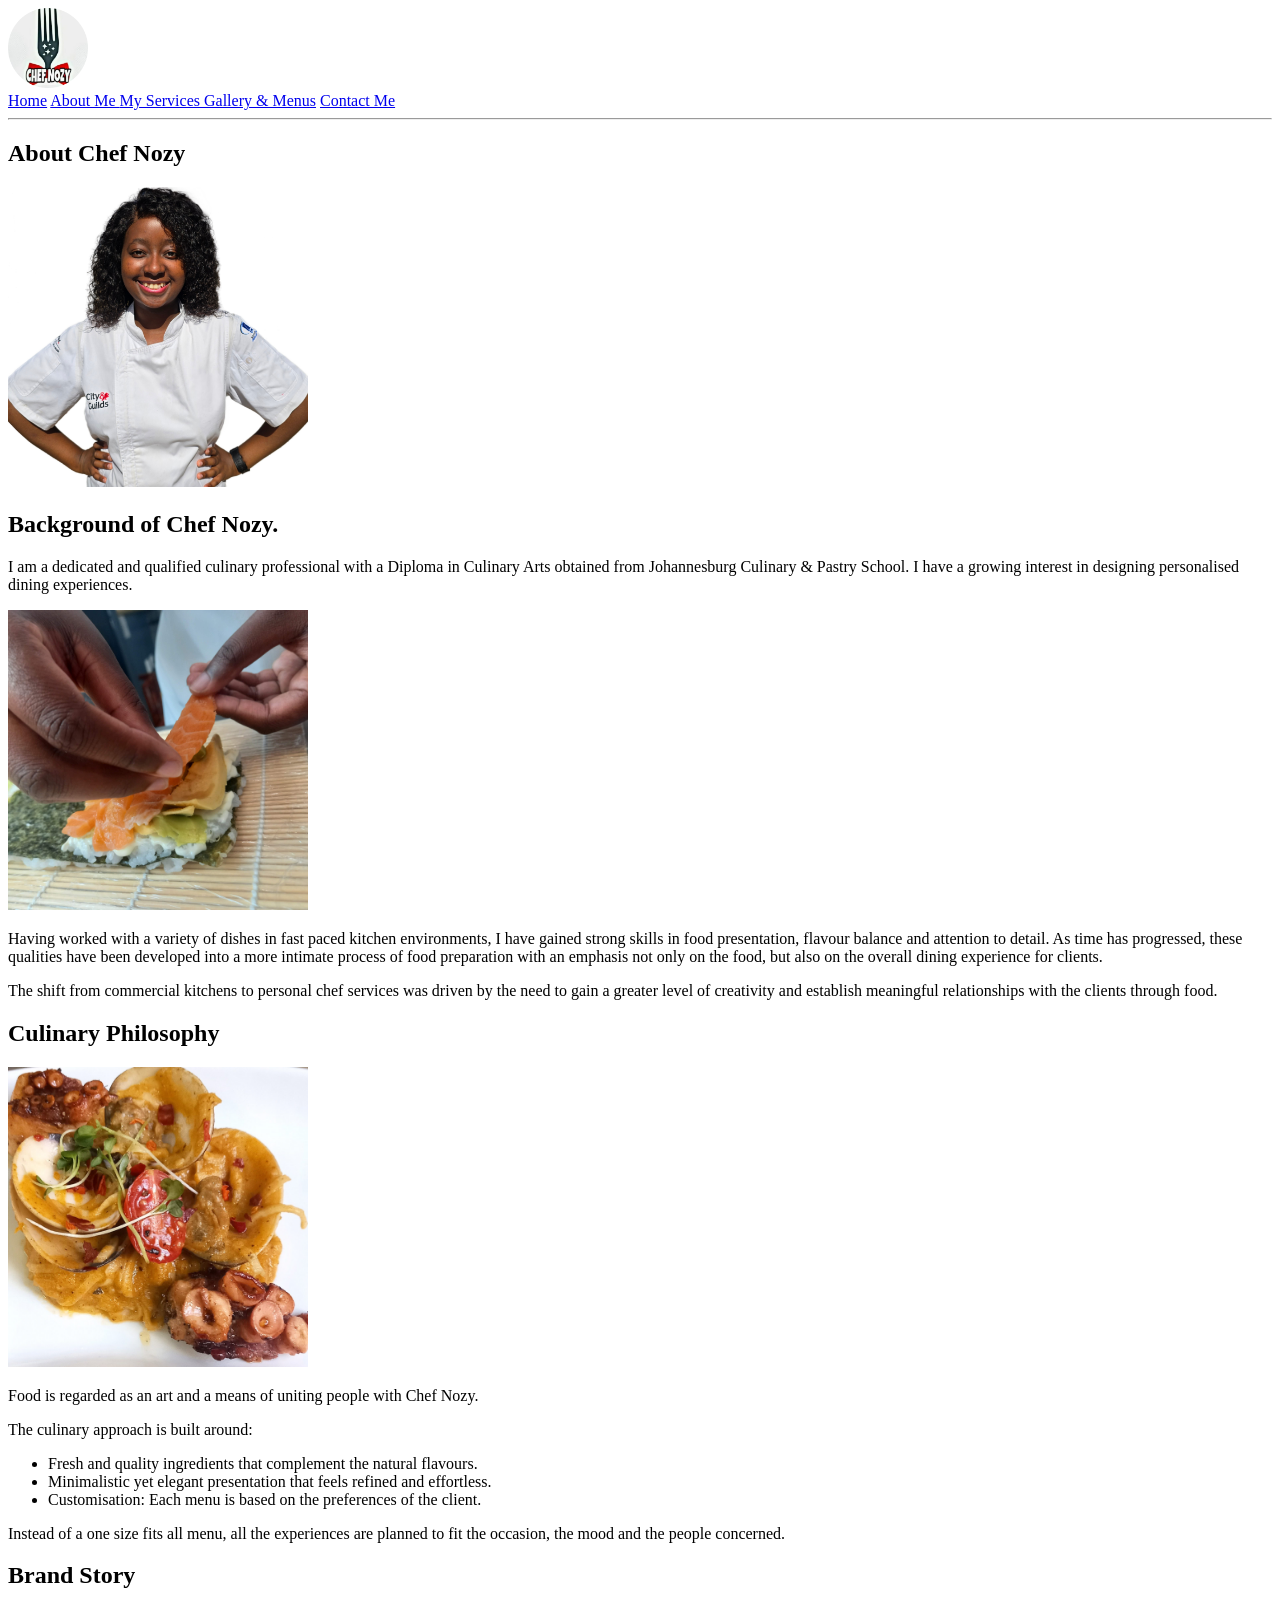
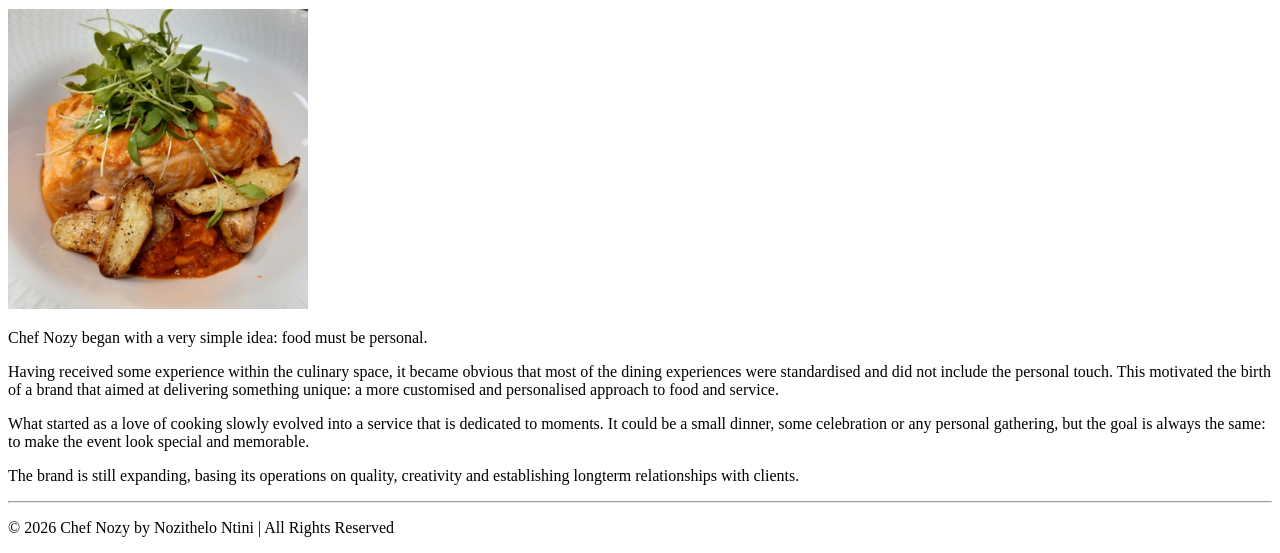
==== html/aboutus.html @ 0896e1ea "Added classes and container divs for external CSS styling" ====
<!DOCTYPE html>
<html lang="en">
<head>
    <meta charset="UTF-8">
    <meta name="viewport" content="width=device-width, initial-scale=1.0">
    <title>About Me</title>
    
    <link rel="stylesheet" href="styles.css"> <!-- External stylesheet is used to maintain consistent styling across all website pages -->
</head>
<body>
    <header>
        <nav class="main-nav"> 
            <img src="../assets/chefnozylogo.png" alt="Chef Nozy logo" width="80px" class="nav-logo">
            <div class="nav-links"> <!-- Navigation links are grouped inside a div to simplify CSS alignment and responsive styling --> 
                <a href="homepage.html">Home</a>
                <a href="aboutus.html">About Me </a>
                <a href="ourservices.html">My Services </a>
                <a href="gallerymenu.html">Gallery & Menus</a>
                <a href="contactus.html">Contact Me</a>
            </div>
            <hr class="nav-divider">
        </nav>
    </header>

    <main>
        <section id="about-intro" class="section">
            <h1>About Chef Nozy</h1>
            <img src="../assets/potrait.jpg" alt="Chef Nozy Portrait" width="300px" class="section-image">
            <!-- Image of a friendly and smiling chef adds a personal touch and builds trust with potential clients.
            Showing a real person behind the brand makes the service feel more authentic and approachable -->
        </section>

        <section id="background" class="section">
            <h2>Background of Chef Nozy.</h2>
            <p>
                I am a dedicated and qualified culinary professional with a Diploma in Culinary Arts obtained from Johannesburg Culinary & Pastry School. 
                I have a growing interest in designing personalised dining experiences.
            </p>
            <img src="../assets/assemblingsushi.jpg" alt="making sushi" width="300px" class="section-image">

            <p>
                Having worked with a variety of dishes in fast paced kitchen environments, I have gained strong skills in food presentation, flavour balance and attention to detail.
                As time has progressed, these qualities have been developed into a more intimate process of food preparation with an emphasis not only on the food, but also on the overall dining experience for clients.
            </p>
            <p>
                The shift from commercial kitchens to personal chef services was driven by the need to gain a greater level of creativity and establish meaningful 
                relationships with the clients through food.
            </p>
        </section>

        <section id="philosophy" class="section">
            <h2>Culinary Philosophy</h2>
            <img src="../assets/octopus.jpg" alt="signature plated dish- octopus and mussels" width="300px" class="section-image">
            <p>
               
                
                Food is regarded as an art and a means of uniting people with Chef Nozy.
            </p>

            <p>The culinary approach is built around:</p>
            <ul>
                <li>Fresh and quality ingredients that complement the natural flavours.</li>
                <li>Minimalistic yet elegant presentation that feels refined and effortless.</li>
                <li>Customisation: Each menu is based on the preferences of the client.</li>
            </ul>

            <p>
                Instead of a one size fits all menu, all the experiences are planned to fit the occasion, the mood and the people concerned.
            </p>
        </section>

        <section id="brand-story" class="section">
            <h2>Brand Story</h2> <!-- The brand story section helps establish an emotional connection with users by explaining the 
            inspiration behind Chef Nozy.  This improves the authenticity of the brand and makes the website feel more personal 
            rather than purely commercial -->
            <img src="../assets/salmonandpotatoes.jpg" alt="salmon and potatoes" width="300px" class="section-image">
            <p>
                Chef Nozy began with a very simple idea: food must be personal.
            </p>
            <p>
                Having received some experience within the culinary space, it became obvious that most of the dining experiences were standardised 
                and did not
                 include the personal touch. This motivated the birth of a brand that aimed at delivering something unique: a more customised and 
                 personalised approach to food and service.
            </p>
            <p>
                What started as a love of cooking slowly evolved into a service that is dedicated to moments. It could be a small dinner, some celebration or 
                any personal gathering, but the goal is always the same: to make the event look special and memorable.
            </p>
            <p>
                The brand is still expanding, basing its operations on quality, creativity and establishing longterm relationships with clients.
            </p>
        </section>
    </main>

    <footer class="site-footer">  
        <hr class="footer-divider">
        <p class="footer-text"> 
            © 2026 Chef Nozy by Nozithelo Ntini | All Rights Reserved
        </p> 
    </footer>
</body>
</html>
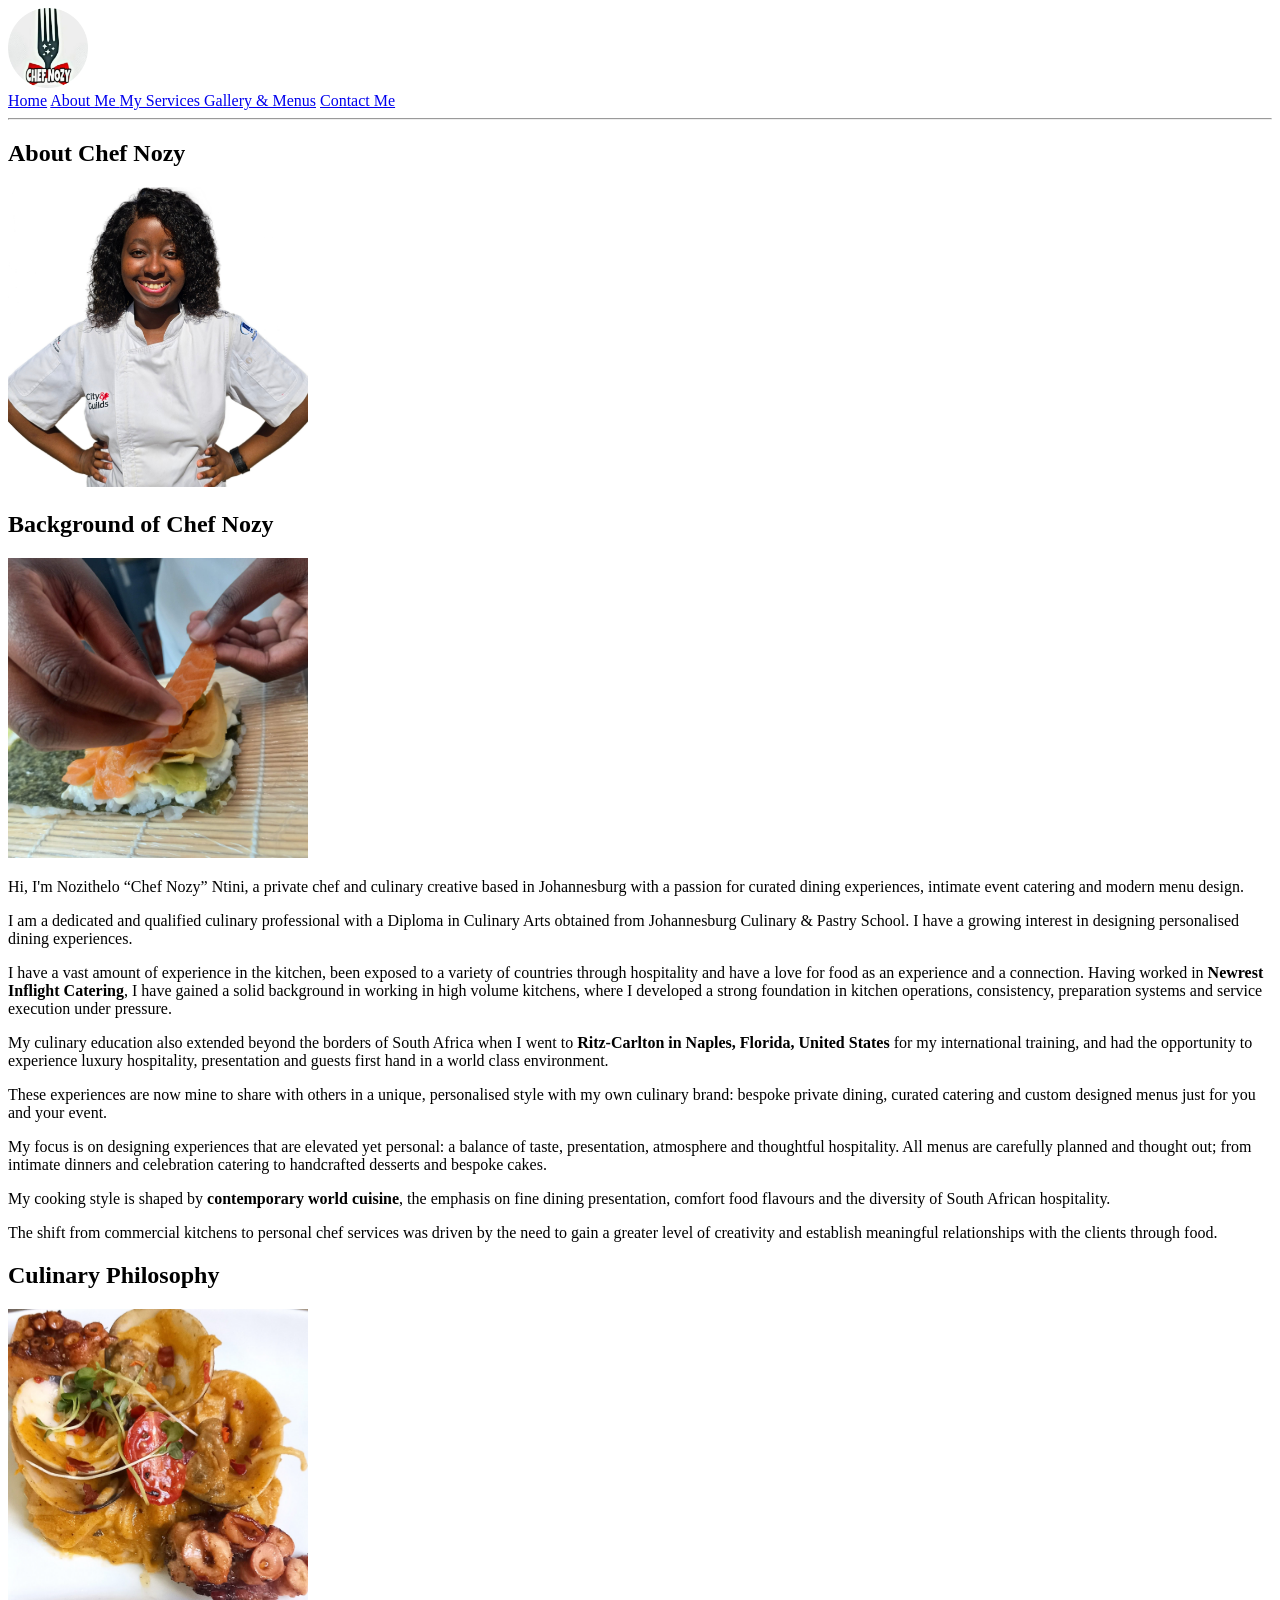
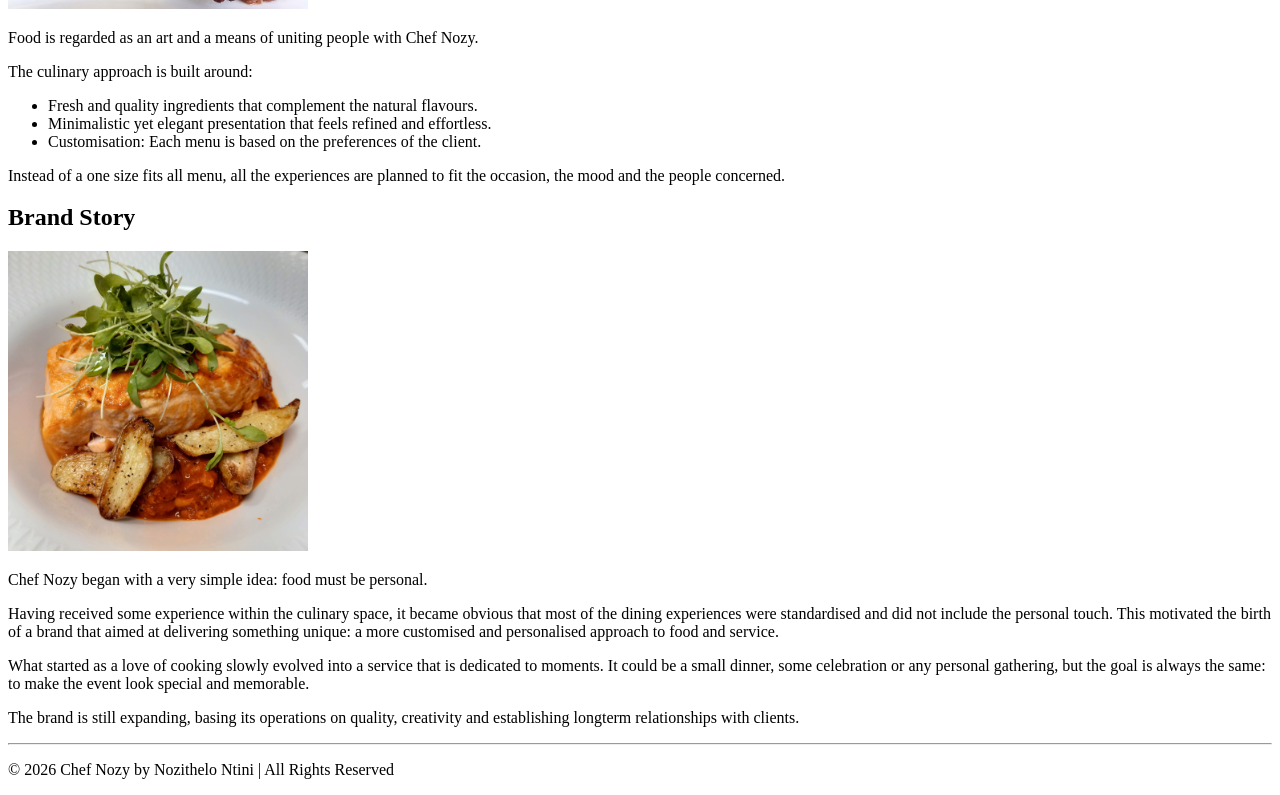
==== commit e27b4018: "Updated content to reflect a more professional tone and added lengthier text with enhanced UX presen" ====
--- a/html/aboutus.html
+++ b/html/aboutus.html
@@ -5,7 +5,7 @@
     <meta name="viewport" content="width=device-width, initial-scale=1.0">
     <title>About Me</title>
     
-    <link rel="stylesheet" href="styles.css"> <!-- External stylesheet is used to maintain consistent styling across all website pages -->
+    <link rel="stylesheet" href="../css/styles.css"> <!-- External stylesheet is used to maintain consistent styling across all website pages -->
 </head>
 <body>
     <header>
@@ -31,20 +31,45 @@
         </section>
 
         <section id="background" class="section">
-            <h2>Background of Chef Nozy.</h2>
+            <h2>Background of Chef Nozy</h2>
+            
+            <img src="../assets/assemblingsushi.jpg" alt="making sushi" width="300px" class="section-image">
+
+            <p>
+                Hi, I'm Nozithelo “Chef Nozy” Ntini, a private chef and culinary creative based in Johannesburg with a passion for 
+                curated dining experiences, intimate event catering and modern menu design.
+            </p>
             <p>
                 I am a dedicated and qualified culinary professional with a Diploma in Culinary Arts obtained from Johannesburg Culinary & Pastry School. 
                 I have a growing interest in designing personalised dining experiences.
             </p>
-            <img src="../assets/assemblingsushi.jpg" alt="making sushi" width="300px" class="section-image">
-
             <p>
-                Having worked with a variety of dishes in fast paced kitchen environments, I have gained strong skills in food presentation, flavour balance and attention to detail.
-                As time has progressed, these qualities have been developed into a more intimate process of food preparation with an emphasis not only on the food, but also on the overall dining experience for clients.
+                I have a vast amount of experience in the kitchen, been exposed to a variety of countries through hospitality 
+                and have a love for food as an experience and a connection. Having worked in <strong>Newrest Inflight Catering</strong>, 
+                I have gained a solid background in working in high volume kitchens, where I developed a strong foundation in kitchen operations, 
+                consistency, preparation systems and service execution under pressure.
             </p>
             <p>
+                My culinary education also extended beyond the borders of South Africa when I went to <strong>Ritz-Carlton in Naples, Florida, 
+                    United States</strong> for my international training, and had the opportunity to experience luxury hospitality, presentation 
+                    and guests first hand in a world class environment.
+            </p>
+            <p>
+                These experiences are now mine to share with others in a unique, personalised style with my own culinary brand: bespoke private dining, 
+                curated catering and custom designed menus just for you and your event.
+            </p>
+            <p>
+                My focus is on designing experiences that are elevated yet personal: a balance of taste, presentation, atmosphere and thoughtful hospitality. 
+                All menus are carefully planned and thought out; from intimate dinners and celebration catering to handcrafted desserts and bespoke cakes.
+            </p>
+            <p>
+                My cooking style is shaped by <strong>contemporary world cuisine</strong>, the emphasis on fine dining presentation, comfort food flavours 
+                and the diversity of South African hospitality.
+
+                 <p>
                 The shift from commercial kitchens to personal chef services was driven by the need to gain a greater level of creativity and establish meaningful 
                 relationships with the clients through food.
+            </p>
             </p>
         </section>
 
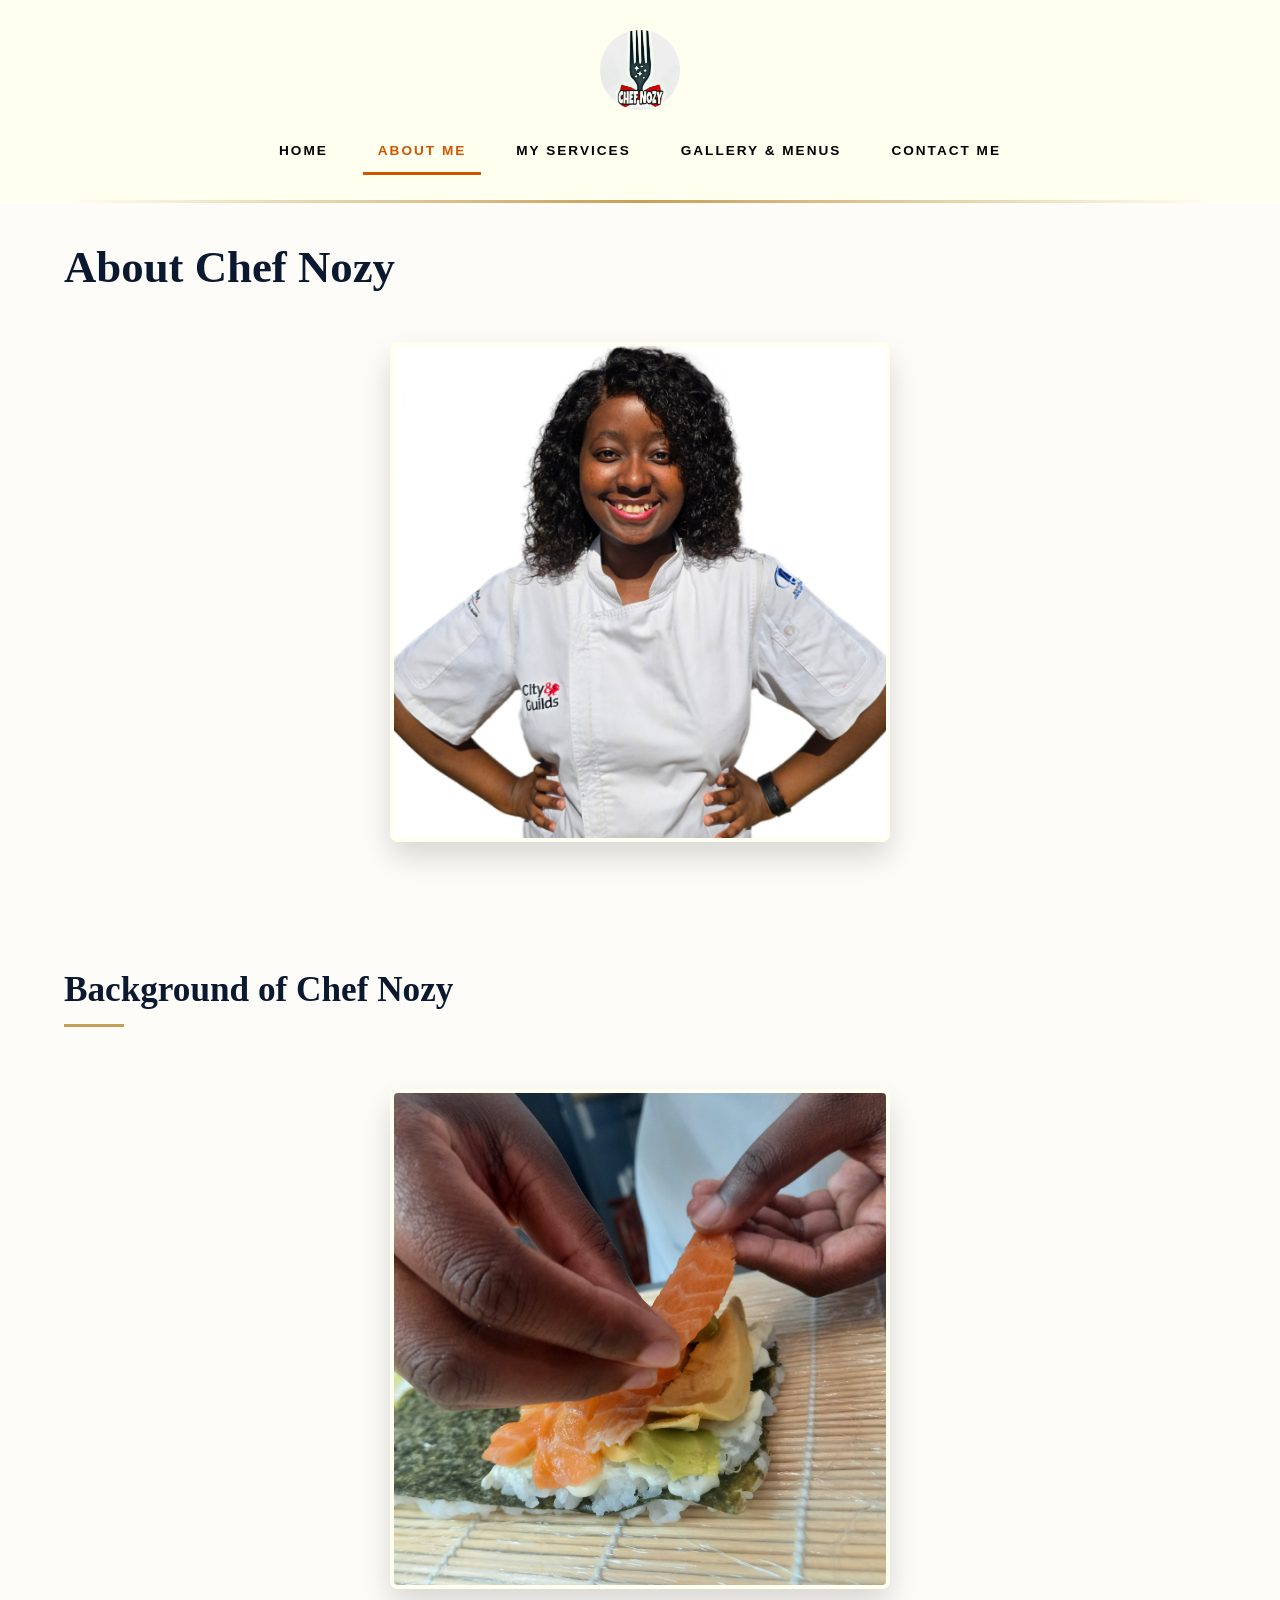
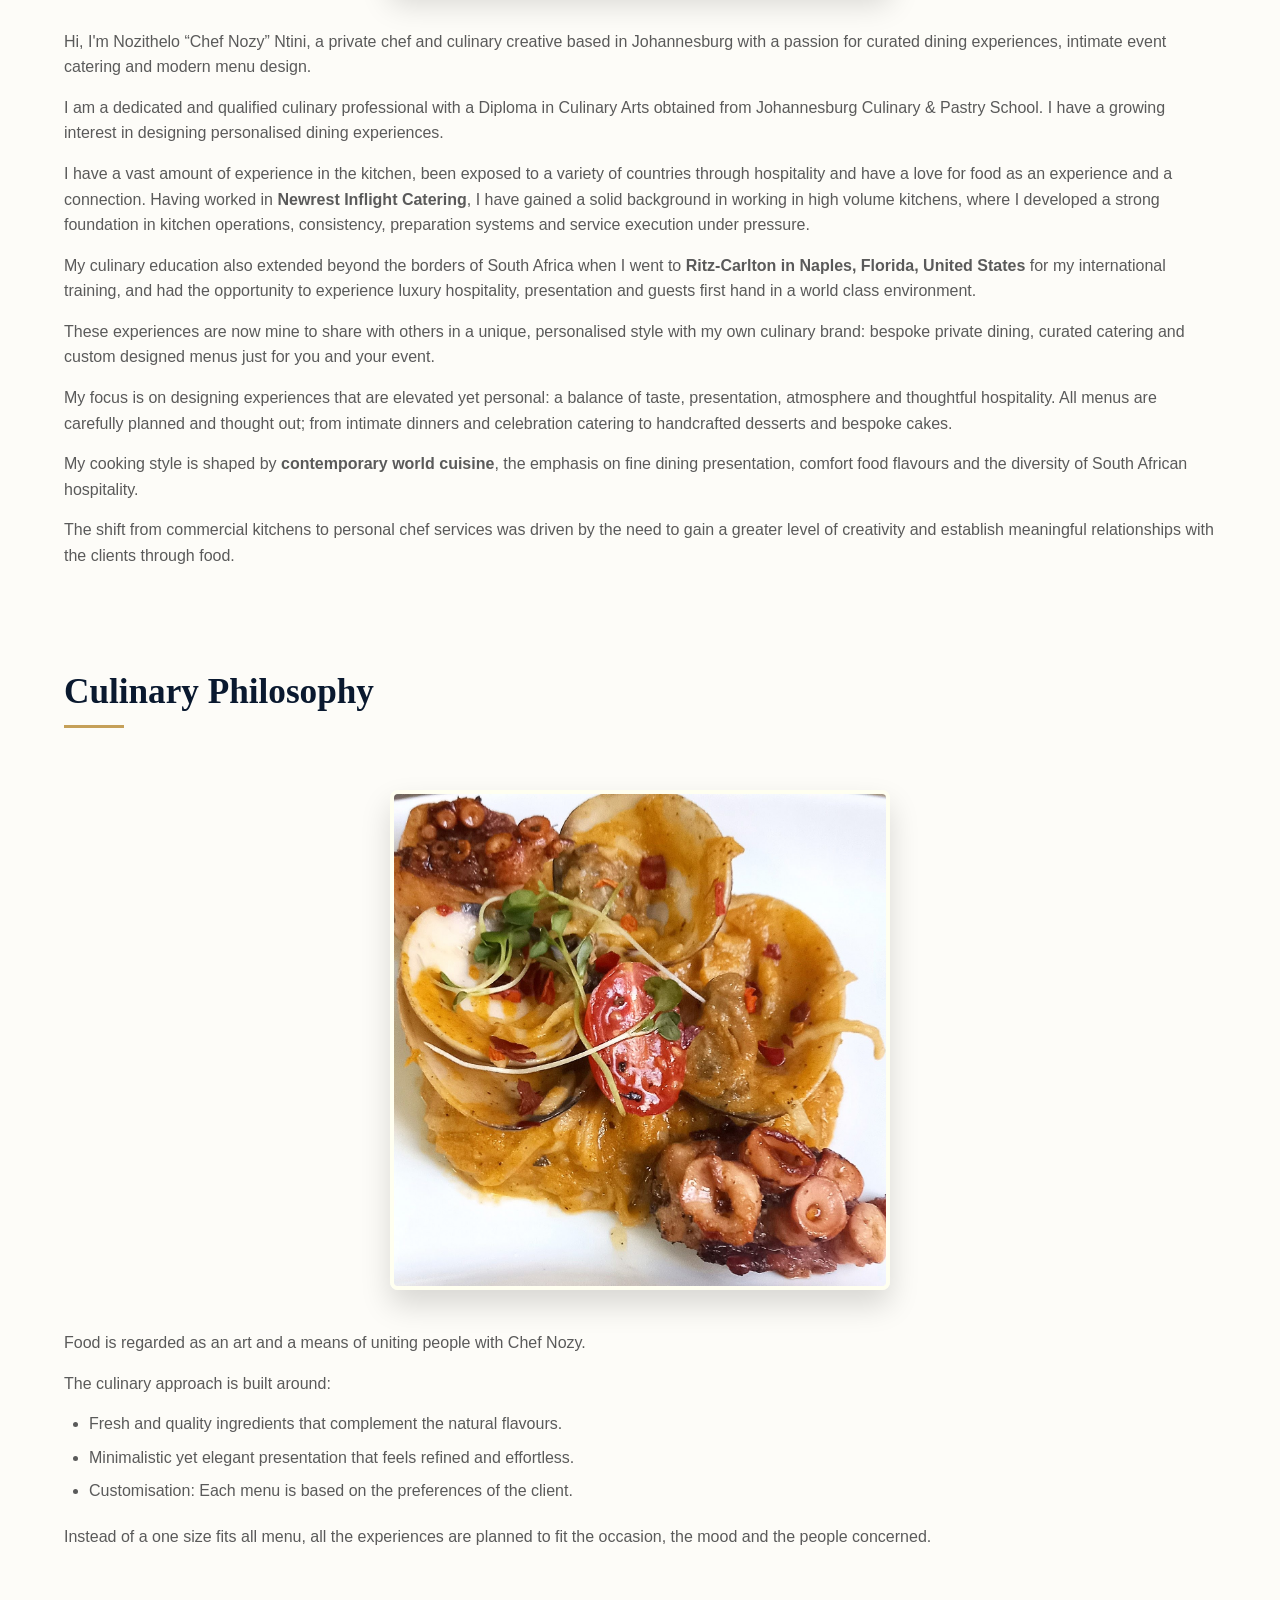
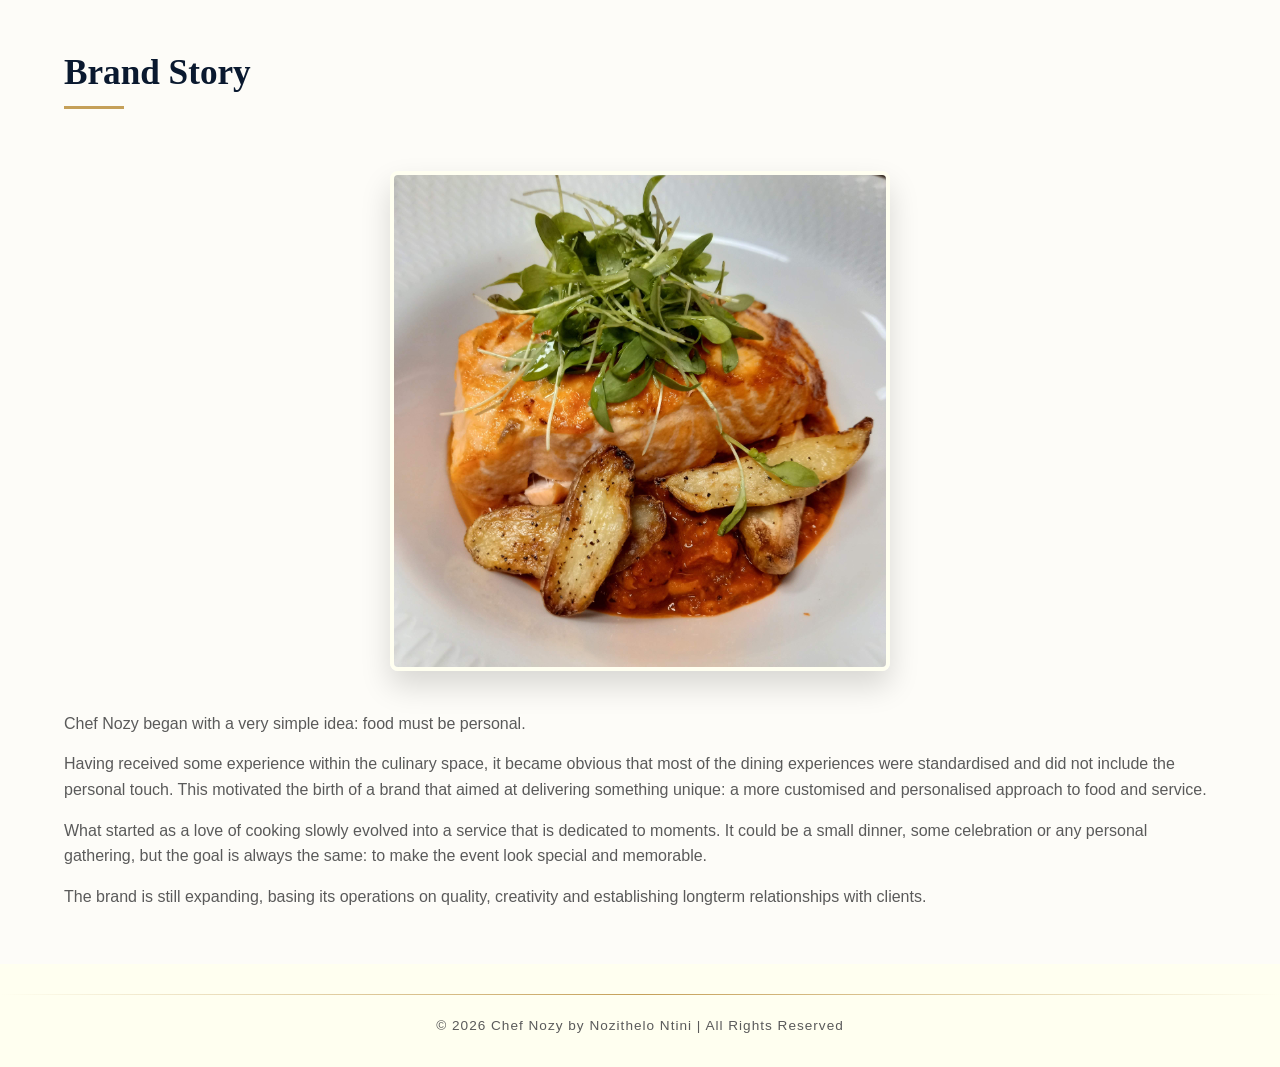
==== commit 471b0d43: "Improved navbar UX with hover effects and active page highlighting" ====
--- a/html/aboutus.html
+++ b/html/aboutus.html
@@ -13,7 +13,7 @@
             <img src="../assets/chefnozylogo.png" alt="Chef Nozy logo" width="80px" class="nav-logo">
             <div class="nav-links"> <!-- Navigation links are grouped inside a div to simplify CSS alignment and responsive styling --> 
                 <a href="homepage.html">Home</a>
-                <a href="aboutus.html">About Me </a>
+                <a href="aboutus.html"  class="active">About Me </a>
                 <a href="ourservices.html">My Services </a>
                 <a href="gallerymenu.html">Gallery & Menus</a>
                 <a href="contactus.html">Contact Me</a>
--- a/css/styles.css
+++ b/css/styles.css
@@ -0,0 +1,488 @@
+:root {
+  /* Backgrounds & Neutrals */
+  --color-bg-primary: #FDFCF8;      /* Soft beige/cream background */
+  --color-bg-secondary: #F5F0E6;    /* Slightly darker warm neutral */
+  --color-ivory: #FFFFF0;           /* Ivory white */
+
+  /* Text */
+  --color-text-primary: #1A1A1A;    /* Black text */
+  --color-text-secondary: #5A5A5A;  /* Grey text */
+
+  /* Brand Accents (Logo colors) */
+  --color-accent-gold: #C5A059;     /* Gold accent */
+  --color-accent-red: #C0392B;      /* Red accent (bow) */
+  --color-accent-blueblack: #0A192F;/* Blue-black accent (fork) */
+
+  /* Typography */
+  --font-heading: 'Playfair Display', serif;
+  --font-body: 'Open Sans', sans-serif;
+}
+
+/*Animations*/
+* {
+  margin: 0;
+  padding: 0;
+  box-sizing: border-box;
+}
+
+body {
+  font-family: var(--font-body);
+  background-color: var(--color-bg-primary);
+  color: var(--color-text-primary);
+  line-height: 1.6;
+  animation: fadeIn 0.8s ease-in; 
+}
+
+@keyframes fadeIn  /*Fade in animation for body*/{ 
+  from { opacity: 0; transform: translateY(10px); }
+  to { opacity: 1; transform: translateY(0); }
+}
+
+h1, h2, h3, h4 {
+  font-family: var(--font-heading);
+  color: var(--color-accent-blueblack);
+  margin-bottom: 15px;
+}
+
+h1 { font-size: 2.8rem; line-height: 1.1; }
+h2 { font-size: 2.2rem; margin-bottom: 20px; position: relative; display: inline-block;}
+
+/*Gold underline under Heading 2s */
+h2::after {
+  content: '';
+  position: absolute;
+  width: 60px;
+  height: 3px;
+  background-color: var(--color-accent-gold);
+  bottom: -8px;
+  left: 0;
+}
+
+h3 { font-size: 1.5rem; color: var(--color-accent-gold); margin-top: 10px; }
+h4 { font-size: 1.2rem; color: var(--color-accent-blueblack); margin-top: 15px; }
+
+p {
+  color: var(--color-text-secondary);
+  margin-bottom: 15px;
+}
+
+b {
+  color: var(--color-accent-blueblack);
+  font-weight: 600;
+}
+
+ul {
+  margin-left: 25px;
+  margin-bottom: 20px;
+  color: var(--color-text-secondary);
+}
+
+li { margin-bottom: 8px; }
+
+a {
+  color: var(--color-accent-gold);
+  text-decoration: none;
+  font-weight: 600;
+  transition: all 0.3s ease;
+}
+
+a:hover {
+  color: var(--color-accent-red);
+}
+
+img {
+  border-radius: 8px;
+}
+
+/*Navigation*/
+.main-nav {
+  text-align: center;
+  padding: 30px 5% 0 5%;
+  background-color: var(--color-ivory);
+
+}
+
+.nav-logo {
+  display: block;
+  margin: 0 auto 20px auto;
+  transition: transform 0.4s ease;
+}
+
+.nav-logo:hover {
+  transform: scale(1.05);
+}
+
+.nav-links {
+  display: flex;
+  justify-content: center;
+  flex-wrap: wrap;
+  gap: 20px;
+}
+
+.nav-links a {
+  color: var(--color-accent-blueblack);
+  font-weight: 600;
+  text-transform: uppercase;
+  font-size: 0.85rem;
+  letter-spacing: 2px;
+  padding-bottom: 5px;
+  border-bottom: 2px solid transparent;
+  text-decoration: none;
+    color: black;
+    padding: 10px 15px;
+    transition: 0.3s;
+}
+
+.nav-links a:hover {
+  color: var(--color-accent-gold);
+  border-bottom: 2px solid var(--color-accent-gold);
+}
+
+.nav-divider {
+  border: 0;
+  height: 3px;
+  background-image: linear-gradient(to right, rgba(0, 0, 0, 0), var(--color-accent-gold), rgba(0, 0, 0, 0));
+  margin-top: 25px;
+}
+
+.nav-links a:hover {
+    color: #d35400;
+}
+
+.nav-links a.active {
+    color: #d35400;
+    font-weight: bold;
+    border-bottom: 3px solid #d35400;
+}
+/*Hero Image*/
+.hero-image {
+    /* landscape cover image style */
+    width: 100%;
+    height: 90vh;
+    
+    /*Background Image settings */
+    background-image: url("../assets/setup.jpg");
+    background-size: cover;
+    background-position: center center;
+    background-repeat: no-repeat;
+
+    /* Flexbox to center the text over the image */
+    display: flex;
+    justify-content: center; /* Centers horizontally */
+    align-items: center;     /* Centers vertically */
+    position: relative; 
+}
+    .hero-image::after {
+    content: '';
+    position: absolute;
+    top: 0;
+    left: 0;
+    width: 100%;
+    height: 100%;
+    
+    
+    /* This creates a dark, warm overlay at 40% opacity */
+    background-color: rgba(0, 0, 0, 0.4); 
+    
+    /* Ensures the overlay sits behind the text */
+    z-index: 1; 
+    }
+
+
+.hero-text {
+    /*Text Styling Over Image */
+    color: white; /* Makes the text visible against the dark background */
+    font-family: 'Playfair Display', serif; 
+    font-size: 3.5rem; /* Big, bold text */
+    text-align: center;
+     padding: 0 20px; 
+      position: relative;
+    z-index: 2; 
+    
+    /* shadow for readability if the background image is bright */
+    text-shadow: 2px 2px 8px rgba(0, 0, 0, 0.8); 
+    
+    /* adding so text doesn't touch the edges on mobile */
+    padding: 0 20px; 
+}
+
+.hero-image img {
+  width: 85%;
+  max-width: 900px;
+  height: auto;
+  border: 5px solid var(--color-ivory);
+  box-shadow: 0 20px 40px rgba(0,0,0,0.15);
+  transition: transform 0.5s ease;
+}
+
+.hero-image img:hover {
+  transform: scale(1.01);
+}
+
+/* Sections */
+.section {
+  padding: 20px 10%;
+}
+
+#intro {
+  text-align: center;
+  background-color: var(--color-bg-primary);
+}
+
+#services {
+  background-color: var(--color-bg-secondary);
+}
+
+/* services */
+.section-image {
+  display: block;
+  margin: 50px auto 40px auto; 
+  width: 80%;
+  max-width: 500px;
+  border: 4px solid var(--color-ivory);
+  box-shadow: 0 15px 30px rgba(0,0,0,0.15);
+  position: relative;
+  z-index: 10;
+}
+
+.service-item {
+  background-color: var(--color-ivory);
+  padding: 30px;
+  margin-bottom: 50px;
+  border-radius: 8px;
+  border-left: 5px solid var(--color-accent-gold);
+  box-shadow: 0 5px 15px rgba(0,0,0,0.05);
+  /*make text and images sit side-by-side */
+  display: flex;
+  flex-direction: column; 
+}
+
+.service-item p {
+  flex: 1;
+}
+
+.service-img {
+  display: inline-block;
+  width: 48%;
+  height: 250px;
+  object-fit: cover;
+  margin: 0 1% 15px 0;
+  border: 3px solid var(--color-bg-secondary);
+  transition: transform 0.3s ease, filter 0.3s ease;
+}
+
+.service-img:hover {
+  transform: scale(1.03);
+  filter: brightness(1.1);
+}
+
+/*Client testimonials*/
+#testimonials {
+  background-color: var(--color-bg-primary);
+  text-align: center;
+}
+
+#testimonials h2::after {
+  left: 50%;
+  transform: translateX(-50%); /* Center the gold underline */
+}
+
+.testimonial-item {
+  background-color: var(--color-ivory);
+  padding: 30px;
+  margin-bottom: 30px;
+  border-radius: 8px;
+  position: relative;
+  box-shadow: 0 5px 15px rgba(0,0,0,0.05);
+  border-top: 3px solid var(--color-accent-gold);
+}
+
+/*Adds a big decorative quote mark */
+.testimonial-item::before {
+  content: '"';
+  font-family: var(--font-heading);
+  font-size: 5rem;
+  color: var(--color-bg-secondary);
+  position: absolute;
+  top: -10px;
+  left: 20px;
+  line-height: 1;
+}
+
+
+/* Image gallery */
+#gallery {
+  background-color: var(--color-bg-secondary);
+  text-align: center;
+}
+
+#gallery h2::after {
+  left: 50%;
+  transform: translateX(-50%);
+}
+
+.gallery-grid {
+  display: grid;
+  grid-template-columns: repeat(4, 1fr); /* 4 uniform columns */
+  gap: 15px;
+  margin: 40px 0;
+}
+
+.gallery-img {
+  width: 100%;
+  height: 300px;
+  object-fit: cover; /* Forces all images to be the exact same size and shape */
+  transition: transform 0.4s ease, box-shadow 0.4s ease;
+  border: 3px solid var(--color-ivory);
+}
+
+.gallery-img:hover {
+  transform: scale(1.05) rotate(-1deg);
+  box-shadow: 0 10px 20px rgba(0,0,0,0.2);
+  z-index: 5;
+  position: relative;
+}
+
+.image-group {
+  display: flex;         /* Places images side by side */
+  gap: 10px;             /* Adds space between images */
+  justify-content: center; /* Centers the images horizontally */
+}
+
+.image-group img {
+  width: 45%;            /* Ensures the images fit together on one line */
+  height: auto;
+}
+
+/* Call to action */
+#cta {
+  text-align: center;
+  background-color: var(--color-accent-blueblack);
+  color: var(--color-ivory);
+  padding: 100px 10%;
+  position: relative;
+  
+}
+
+/*Decorative background shape */
+#cta::before {
+  content: '';
+  position: absolute;
+  top: -50%;
+  left: -10%;
+  width: 500px;
+  height: 500px;
+  background: rgba(197, 160, 89, 0.1); /* Transparent gold */
+  border-radius: 50%;
+}
+
+#cta h2 {
+  color: var(--color-ivory);
+  font-size: 2.5rem;
+  position: relative;
+  z-index: 2;
+}
+
+#cta h2::after {
+  background-color: var(--color-accent-gold);
+  left: 50%;
+  transform: translateX(-50%);
+}
+
+#cta p {
+  color: #D3D3D3;
+  font-size: 1.1rem;
+  position: relative;
+  z-index: 2;
+}
+
+#cta a {
+  color: var(--color-accent-gold);
+  font-size: 1.3rem;
+  border-bottom: 2px solid var(--color-accent-gold);
+  padding-bottom: 2px;
+}
+
+#cta a:hover {
+  color: var(--color-accent-red);
+  border-bottom: 2px solid var(--color-accent-red);
+}
+
+/* Footer*/
+.site-footer {
+  text-align: center;
+  background-color: var(--color-ivory);
+  padding: 30px 0;
+}
+
+.footer-divider {
+  border: 0;
+  height: 1px;
+  background-image: linear-gradient(to right, rgba(0, 0, 0, 0), var(--color-accent-gold), rgba(0, 0, 0, 0));
+  margin-bottom: 20px;
+}
+
+.footer-text {
+  font-size: 0.85rem;
+  color: var(--color-text-secondary);
+  margin: 0;
+  letter-spacing: 1px;
+}
+
+/* Media queries */
+
+@media (min-width: 1025px) {
+  .gallery-grid {
+    grid-template-columns: repeat(4, 1fr);
+  }
+}
+
+/* TABLETS (769px to 1024px) */
+@media (max-width: 1024px) {
+  
+  h1 { font-size: 2.2rem; }
+  h2 { font-size: 1.8rem; }
+  .hero-text { font-size: 2.8rem; }
+
+  .section { padding: 60px 5%; }
+  .gallery-grid {
+    grid-template-columns: repeat(2, 1fr); 
+  }
+  .service-img {
+    width: 48%; 
+  }
+}
+
+/* MOBILE (768px and smaller) */
+@media (max-width: 768px) {
+  h1 { font-size: 1.8rem; }
+  h2 { font-size: 1.5rem; }
+  h3 { font-size: 1.2rem; }
+  .hero-text { font-size: 2rem; padding: 0 10px; }
+  .nav-links {
+    flex-direction: column;
+    gap: 15px;
+  }
+  .hero-image {
+    height: 60vh; 
+  }
+  .service-img {
+    width: 100%; 
+    margin: 0 0 15px 0;
+  }
+      .gallery-grid {
+    grid-template-columns: 1fr; 
+  }
+
+  }
+  .image-group {
+    flex-direction: column;
+    align-items: center;
+  }
+  .image-group img {
+    width: 100%;
+  }
+
+  .section { padding: 40px 5%; }
+  #cta { padding: 60px 5%; }
+
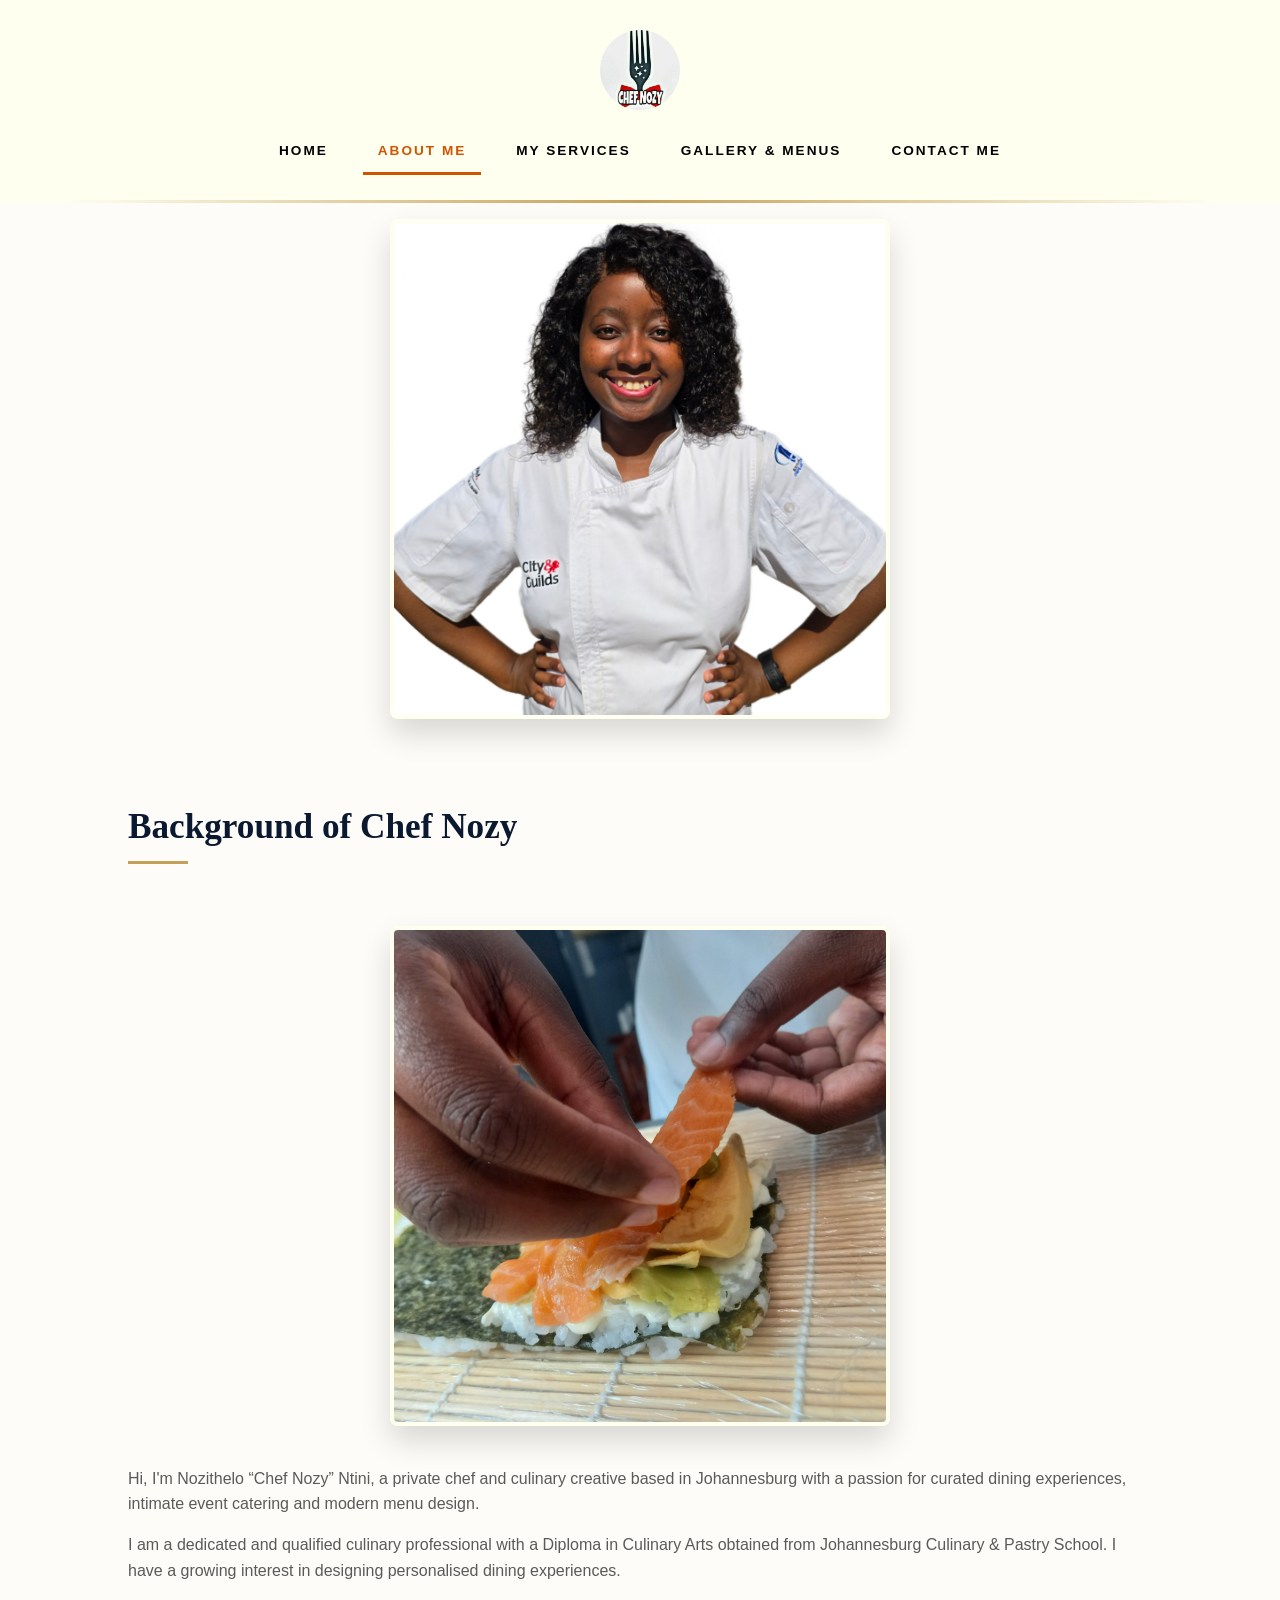
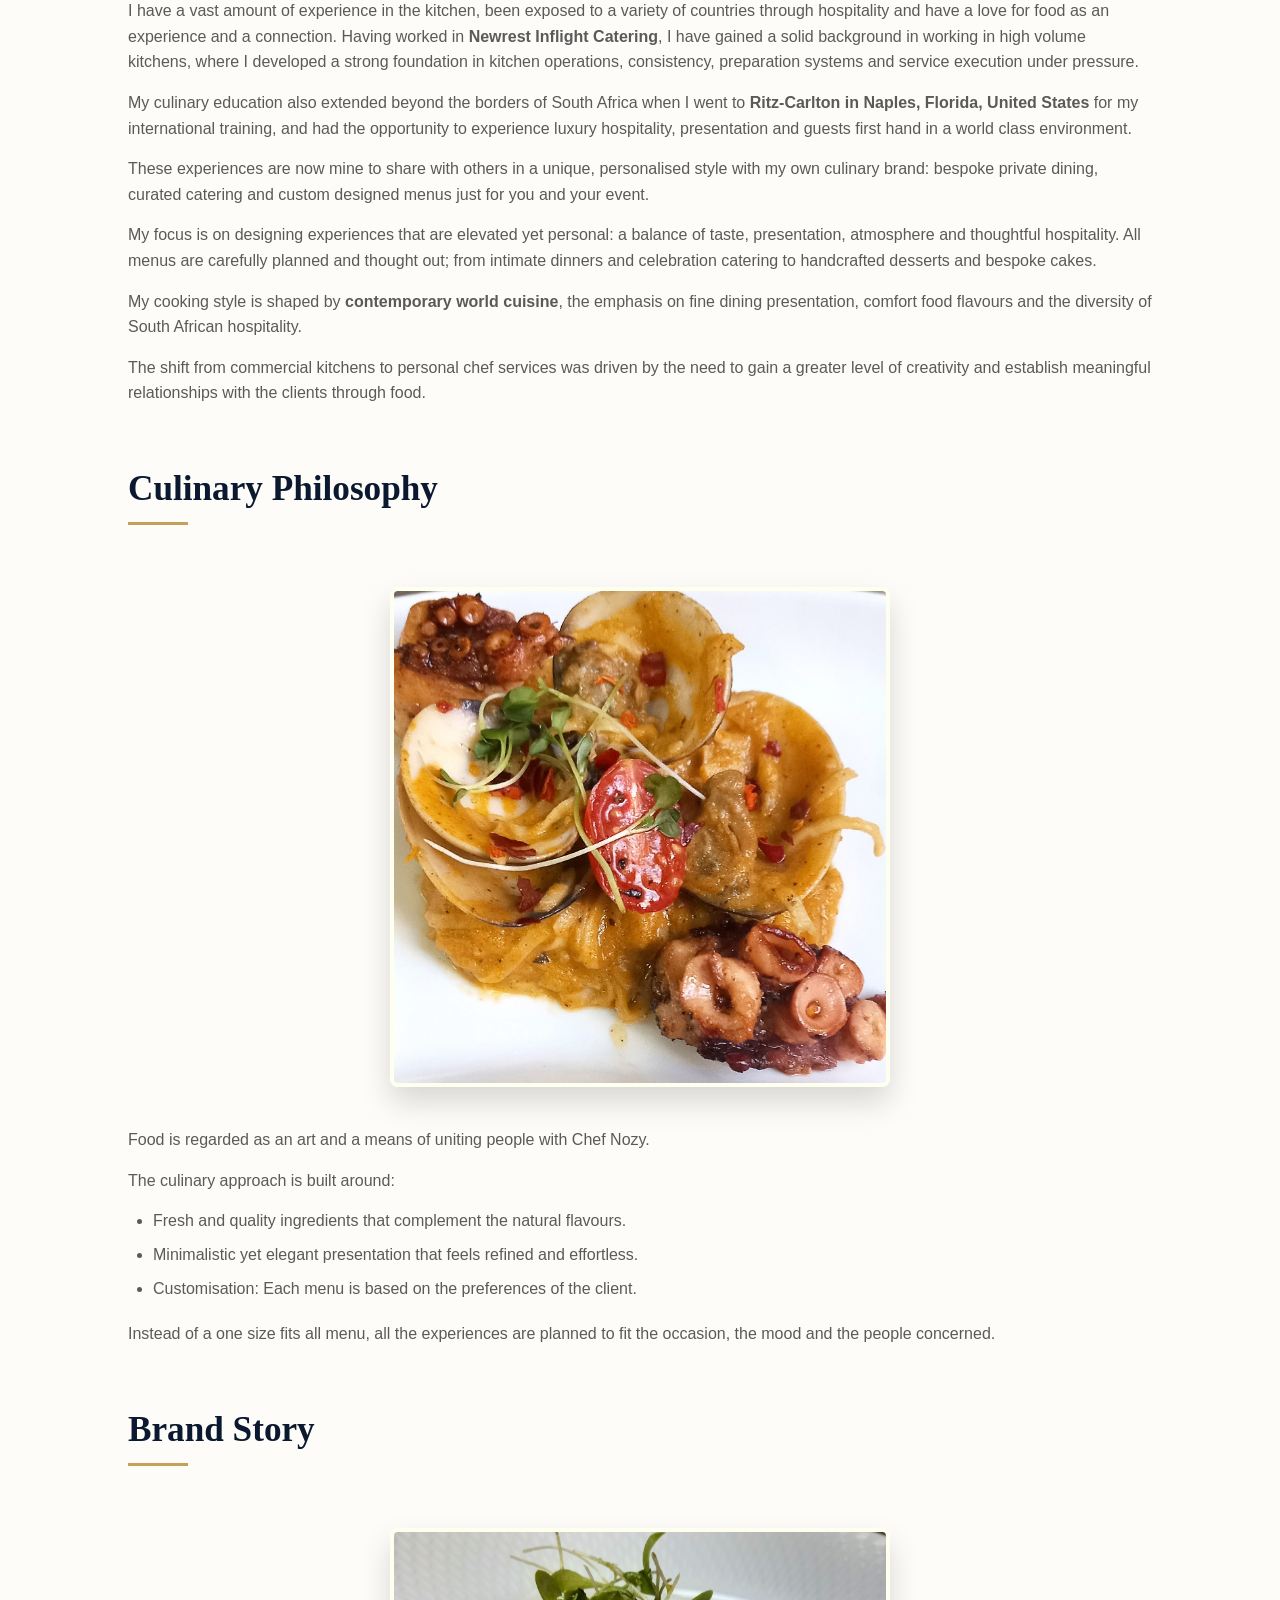
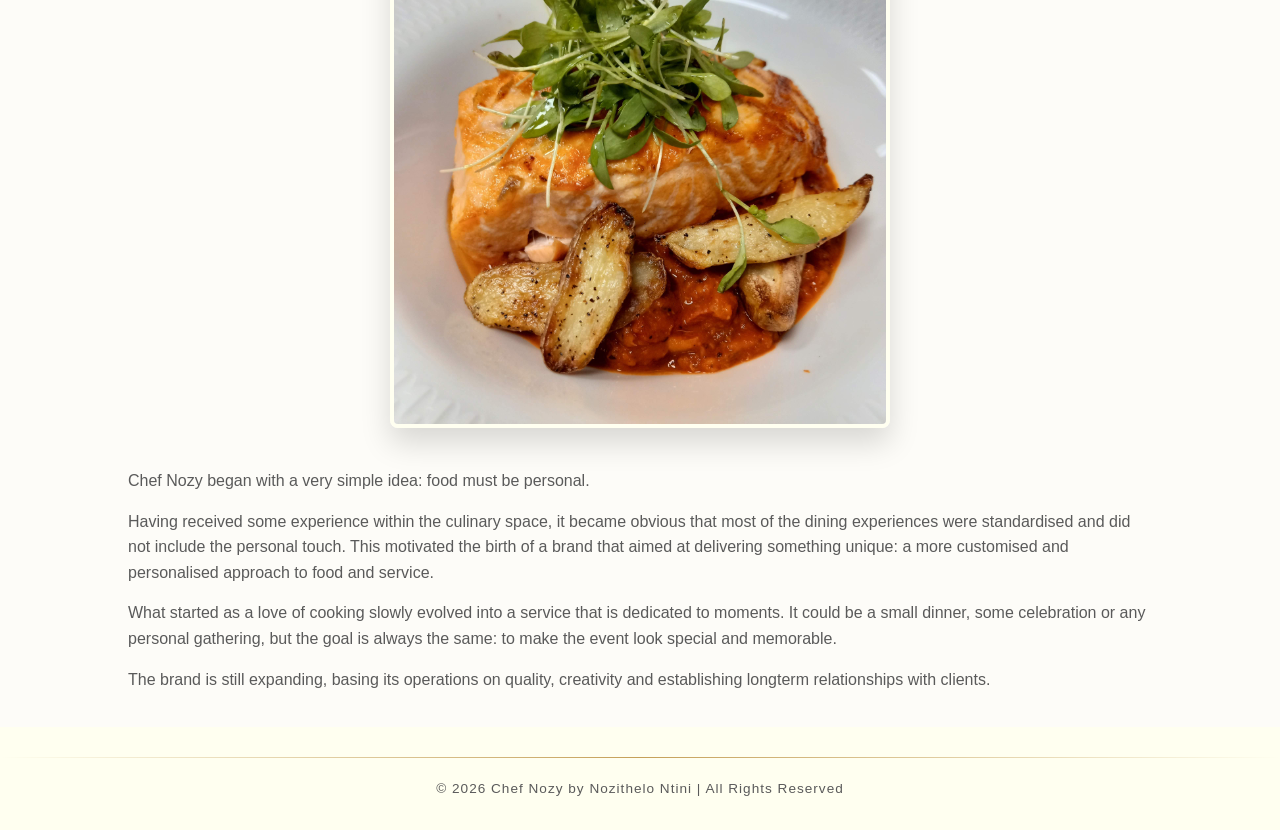
==== commit 3aded1e9: "Added sticky navbar using JavaScript scroll detection to show and hide navigation based on scroll di" ====
--- a/html/aboutus.html
+++ b/html/aboutus.html
@@ -124,5 +124,6 @@
             © 2026 Chef Nozy by Nozithelo Ntini | All Rights Reserved
         </p> 
     </footer>
+    <script src="../js/script.js"></script>
 </body>
 </html>
--- a/css/styles.css
+++ b/css/styles.css
@@ -31,6 +31,7 @@
   color: var(--color-text-primary);
   line-height: 1.6;
   animation: fadeIn 0.8s ease-in; 
+  padding-top: 100px;
 }
 
 @keyframes fadeIn  /*Fade in animation for body*/{ 
@@ -96,11 +97,26 @@
 
 /*Navigation*/
 .main-nav {
+  position: fixed;
+  top: 0;
+  left: 0;
+  width: 100%;
+  box-sizing: border-box;
+
   text-align: center;
   padding: 30px 5% 0 5%;
   background-color: var(--color-ivory);
 
-}
+  z-index: 1000;
+
+  transition: transform 0.3s ease, box-shadow 0.3s ease;
+}
+
+/* when hidden on scroll down */
+.nav-hidden {
+  transform: translateY(-100%);
+}
+
 
 .nav-logo {
   display: block;
@@ -344,15 +360,19 @@
 }
 
 .image-group {
-  display: flex;         /* Places images side by side */
-  gap: 10px;             /* Adds space between images */
-  justify-content: center; /* Centers the images horizontally */
+  display: flex;
+  gap: 10px;
+  justify-content: center;
+  flex-wrap: wrap;
 }
 
 .image-group img {
-  width: 45%;            /* Ensures the images fit together on one line */
+  flex: 1 1 400px;
+  max-width: 350px;
   height: auto;
-}
+  object-fit: cover;
+}
+
 
 /* Call to action */
 #cta {
@@ -470,19 +490,11 @@
     width: 100%; 
     margin: 0 0 15px 0;
   }
-      .gallery-grid {
+  .gallery-grid {
     grid-template-columns: 1fr; 
-  }
-
-  }
-  .image-group {
-    flex-direction: column;
-    align-items: center;
-  }
-  .image-group img {
-    width: 100%;
   }
 
   .section { padding: 40px 5%; }
   #cta { padding: 60px 5%; }
-
+}
+
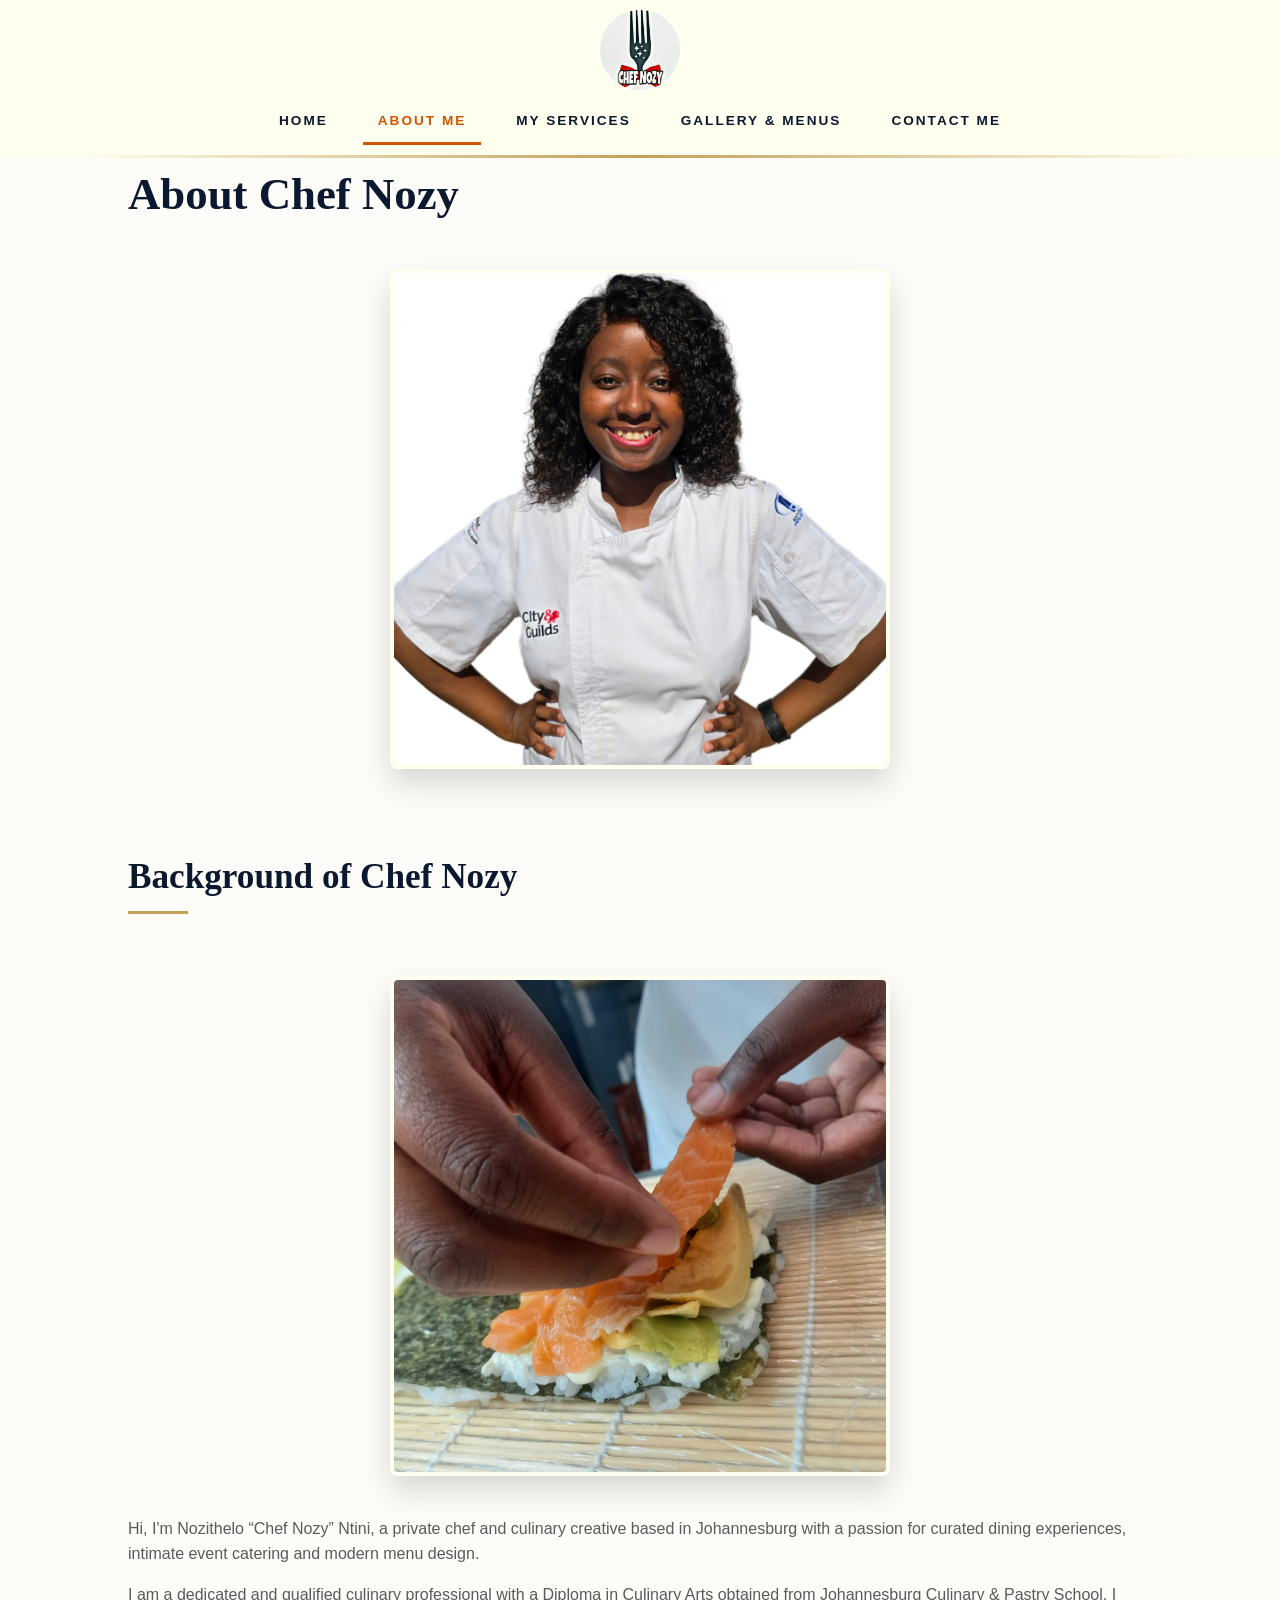
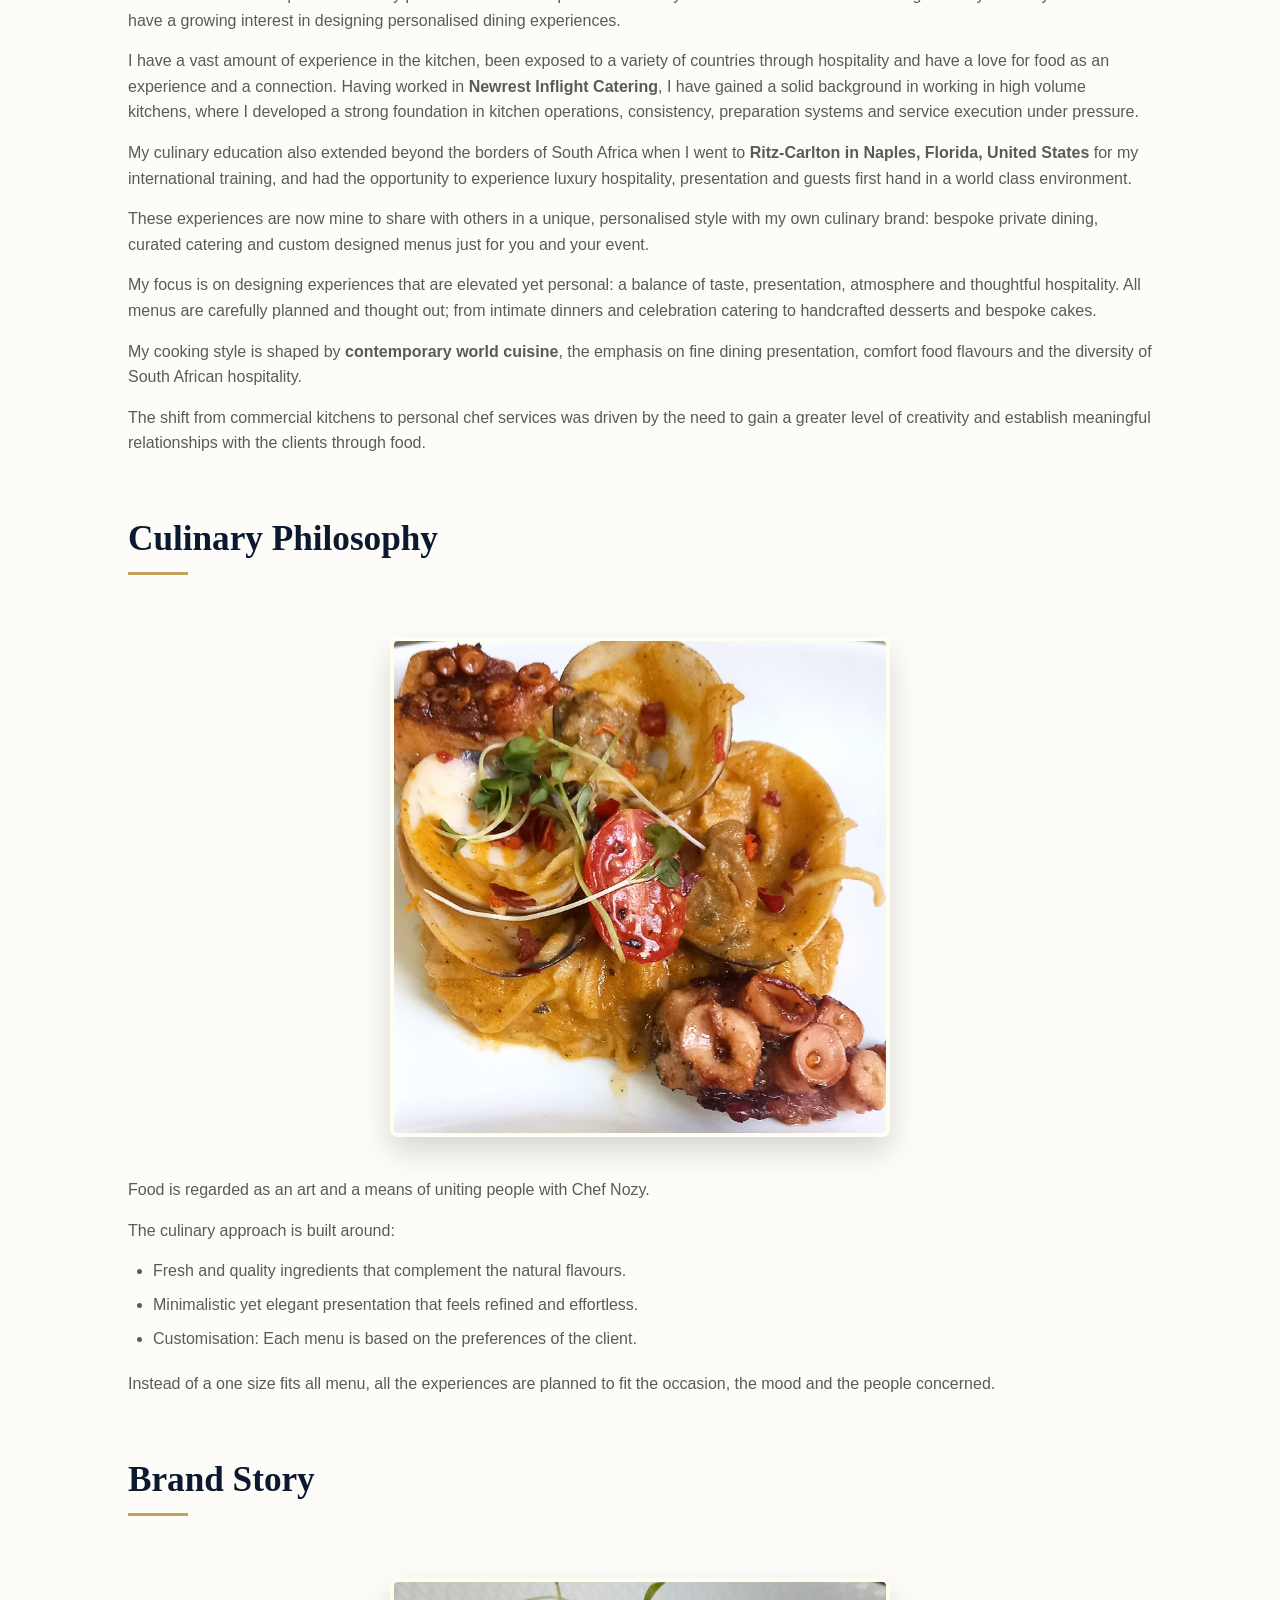
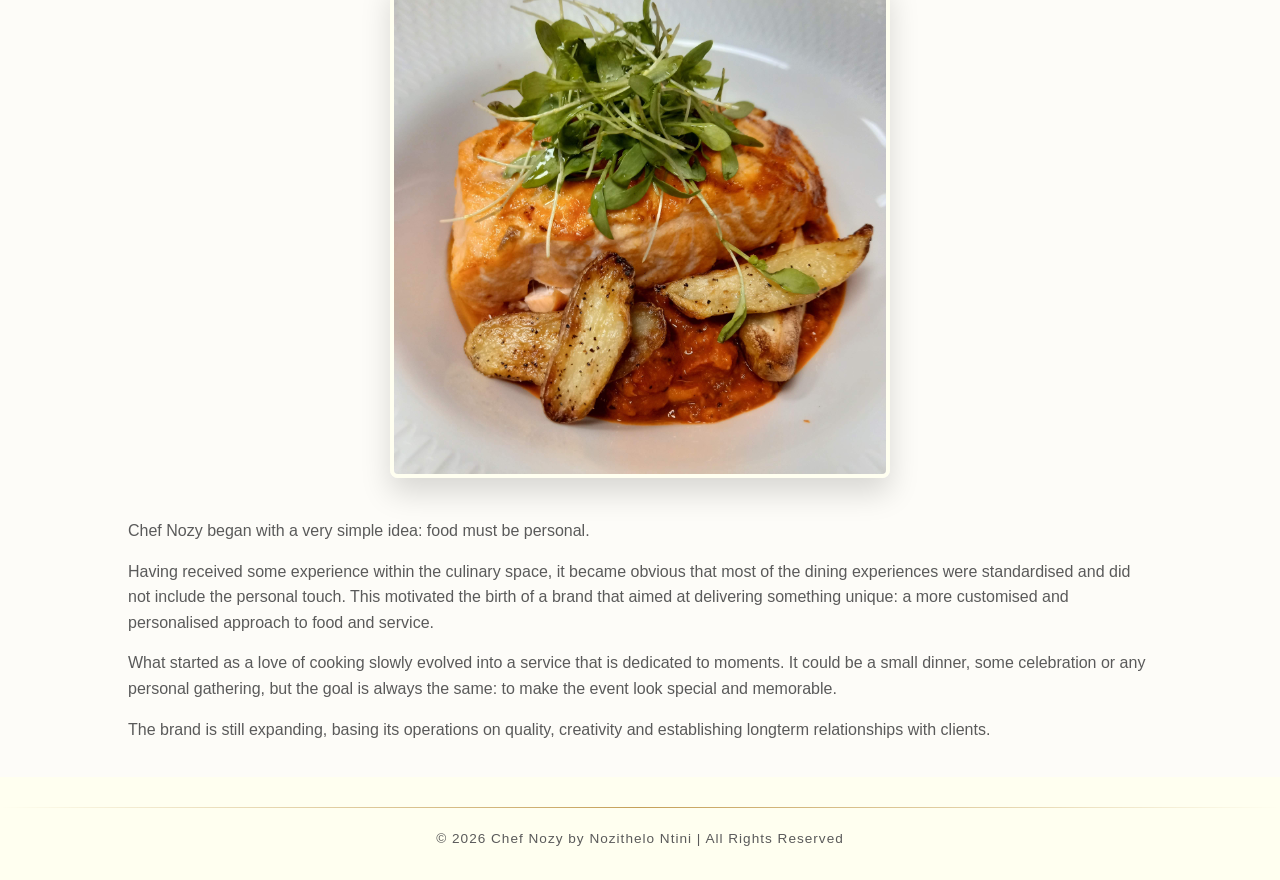
==== commit 3a82cf4f: "SEO: implemented full metadata optimisation across all pages - Added unique <title> tags for each pa" ====
--- a/html/aboutus.html
+++ b/html/aboutus.html
@@ -3,14 +3,20 @@
 <head>
     <meta charset="UTF-8">
     <meta name="viewport" content="width=device-width, initial-scale=1.0">
-    <title>About Me</title>
+    <title>About Chef Nozy | Professional Private Chef</title>
     
+    <meta name="description" content="Learn more about Chef Nozy, culinary experience, cooking philosophy and commitment to creating memorable dining experiences for every client.">
+    <meta name="keywords" content="about Chef Nozy, professional chef, culinary experience, private chef, catering professional, chef biography, food expert">
+
     <link rel="stylesheet" href="../css/styles.css"> <!-- External stylesheet is used to maintain consistent styling across all website pages -->
 </head>
 <body>
     <header>
         <nav class="main-nav"> 
             <img src="../assets/chefnozylogo.png" alt="Chef Nozy logo" width="80px" class="nav-logo">
+             <button class="nav-toggle" aria-label="Toggle navigation">
+             ☰
+            </button>
             <div class="nav-links"> <!-- Navigation links are grouped inside a div to simplify CSS alignment and responsive styling --> 
                 <a href="homepage.html">Home</a>
                 <a href="aboutus.html"  class="active">About Me </a>
--- a/css/styles.css
+++ b/css/styles.css
@@ -31,7 +31,7 @@
   color: var(--color-text-primary);
   line-height: 1.6;
   animation: fadeIn 0.8s ease-in; 
-  padding-top: 100px;
+  padding-top: 150px;
 }
 
 @keyframes fadeIn  /*Fade in animation for body*/{ 
@@ -42,6 +42,7 @@
 h1, h2, h3, h4 {
   font-family: var(--font-heading);
   color: var(--color-accent-blueblack);
+  margin-top: 0;
   margin-bottom: 15px;
 }
 
@@ -104,7 +105,7 @@
   box-sizing: border-box;
 
   text-align: center;
-  padding: 30px 5% 0 5%;
+  padding: 10px 5% 0 5%;
   background-color: var(--color-ivory);
 
   z-index: 1000;
@@ -120,7 +121,7 @@
 
 .nav-logo {
   display: block;
-  margin: 0 auto 20px auto;
+  margin: 0 auto 10px auto;
   transition: transform 0.4s ease;
 }
 
@@ -144,7 +145,6 @@
   padding-bottom: 5px;
   border-bottom: 2px solid transparent;
   text-decoration: none;
-    color: black;
     padding: 10px 15px;
     transition: 0.3s;
 }
@@ -158,11 +158,7 @@
   border: 0;
   height: 3px;
   background-image: linear-gradient(to right, rgba(0, 0, 0, 0), var(--color-accent-gold), rgba(0, 0, 0, 0));
-  margin-top: 25px;
-}
-
-.nav-links a:hover {
-    color: #d35400;
+  margin-top: 10px;
 }
 
 .nav-links a.active {
@@ -170,6 +166,16 @@
     font-weight: bold;
     border-bottom: 3px solid #d35400;
 }
+
+.nav-toggle {
+  display: none;
+  font-size: 2rem;
+  background: none;
+  border: none;
+  cursor: pointer;
+  color: var(--color-accent-blueblack);
+}
+
 /*Hero Image*/
 .hero-image {
     /* landscape cover image style */
@@ -222,19 +228,6 @@
     padding: 0 20px; 
 }
 
-.hero-image img {
-  width: 85%;
-  max-width: 900px;
-  height: auto;
-  border: 5px solid var(--color-ivory);
-  box-shadow: 0 20px 40px rgba(0,0,0,0.15);
-  transition: transform 0.5s ease;
-}
-
-.hero-image img:hover {
-  transform: scale(1.01);
-}
-
 /* Sections */
 .section {
   padding: 20px 10%;
@@ -251,7 +244,7 @@
 
 /* services */
 .section-image {
-  display: block;
+  display: flex;
   margin: 50px auto 40px auto; 
   width: 80%;
   max-width: 500px;
@@ -268,23 +261,35 @@
   border-radius: 8px;
   border-left: 5px solid var(--color-accent-gold);
   box-shadow: 0 5px 15px rgba(0,0,0,0.05);
-  /*make text and images sit side-by-side */
-  display: flex;
-  flex-direction: column; 
+ 
 }
 
 .service-item p {
   flex: 1;
 }
 
+
 .service-img {
-  display: inline-block;
-  width: 48%;
-  height: 250px;
-  object-fit: cover;
-  margin: 0 1% 15px 0;
-  border: 3px solid var(--color-bg-secondary);
-  transition: transform 0.3s ease, filter 0.3s ease;
+  display: flex;
+   flex-direction: row; 
+    gap: 20px;
+    justify-content: center;
+    margin: 2rem 0;
+    flex-wrap: wrap;
+}
+
+.image-container img {
+    width: 350px; 
+    height: 300px;
+    transition: transform 0.3s ease, filter 0.3s ease;
+}
+
+.image-container img:hover {
+
+    transform: scale(1.03);
+
+    filter: brightness(1.1);
+
 }
 
 .service-img:hover {
@@ -303,14 +308,21 @@
   transform: translateX(-50%); /* Center the gold underline */
 }
 
-.testimonial-item {
+.testimonial-item { /* Individual testimonial card styling */
   background-color: var(--color-ivory);
   padding: 30px;
-  margin-bottom: 30px;
+  min-width: 400px;
+  flex-shrink: 0;
+  margin-bottom: 0;
   border-radius: 8px;
   position: relative;
   box-shadow: 0 5px 15px rgba(0,0,0,0.05);
   border-top: 3px solid var(--color-accent-gold);
+}
+
+.testimonial-item.active {
+  display: block;
+  opacity: 1;
 }
 
 /*Adds a big decorative quote mark */
@@ -325,6 +337,36 @@
   line-height: 1;
 }
 
+/* Container hides overflow */
+.testimonial-container {
+  overflow: hidden;
+  width: 100%;
+  padding: 20px 0;
+}
+
+/* Track: flex row that animates like a moving conveyor belt */
+.testimonial-track {
+  display: flex;
+  gap: 30px;
+  width: max-content;
+  animation: marquee 60s linear infinite;
+}
+
+/* Pauses animation when user hovers over testimonials */
+.testimonial-track:hover {
+  animation-play-state: paused;
+}
+
+@keyframes marquee { /* Keyframe animation for horizontal scrolling effect */
+  from {
+    transform: translateX(0);
+  }
+
+  to {
+    transform: translateX(-50%);
+  }
+}
+
 
 /* Image gallery */
 #gallery {
@@ -427,6 +469,190 @@
   color: var(--color-accent-red);
   border-bottom: 2px solid var(--color-accent-red);
 }
+/*Contact*/
+/* New Contact Sections */
+#contact-details, #catering-enquiry, #find-me {
+  padding-top: 40px; /* Prevents content from hiding under the sticky nav */
+}
+
+#contact-details h2, #catering-enquiry h2, #find-me h2 {
+  display: block; /* Overrides the inline-block from the default h2 */
+  text-align: center; 
+}
+
+#contact-details h2::after, #catering-enquiry h2::after, #find-me h2::after {
+  left: 50%;
+  transform: translateX(-50%); /* Centers the gold underline under headings */
+}
+
+/* Contact Details Items */
+.detail-item {
+  display: flex;
+  align-items: center;
+  justify-content: center;
+  gap: 15px;
+  margin-bottom: 20px;
+  font-size: 1.1rem;
+  color: var(--color-text-secondary);
+}
+
+.detail-item i {
+  color: var(--color-accent-gold);
+  font-size: 1.5rem;
+  width: 30px;
+  text-align: center;
+}
+
+/* Catering Form Specifics */
+#catering-enquiry form {
+  background-color: var(--color-bg-secondary);
+  padding: 30px;
+  border-radius: 8px;
+  border: 1px solid var(--color-accent-gold);
+  max-width: 800px;
+  margin: 0 auto;
+}
+
+/* Find Me Section */
+.map-container {
+  margin: 20px auto 40px auto;
+  max-width: 1000px;
+  border-radius: 8px;
+  overflow: hidden;
+  box-shadow: 0 10px 25px rgba(0,0,0,0.1);
+}
+
+.map-container iframe {
+  width: 100%;
+  height: 400px;
+  border: 0;
+  display: block;
+}
+
+.workstation-img {
+  display: block;
+  margin: 0 auto;
+  width: 80%;
+  max-width: 600px;
+  border: 4px solid var(--color-ivory);
+  box-shadow: 0 15px 30px rgba(0,0,0,0.15);
+}
+
+/* service search filter */
+.service-search {
+  max-width: 800px;
+  margin: 2rem auto;
+  padding: 2rem;
+  text-align: center;
+}
+
+.search-form {
+  display: flex;
+  gap: 1rem;
+  margin: 1rem 0;
+  justify-content: center;
+}
+
+#event-type {
+  padding: 0.5rem 1rem;
+  font-size: 1rem;
+  border: 1px solid #ddd;
+  border-radius: 4px;
+  width: 300px;
+}
+
+#search-btn {
+  padding: 0.8rem 1.5rem;
+  font-size: 1rem;
+  background-color: var(--color-accent-gold);
+  color: var(--color-text-primary);
+  border: none;
+  border-radius: 4px;
+  cursor: pointer;
+  transition: all 0.3s ease;
+}
+
+#search-btn:hover {
+ background-color: var(--color-accent-red);
+  color: var(--color-ivory);
+}
+
+#recommendation {
+  margin-top: 2rem;
+  padding: 1rem;
+  background-color: transparent;
+  border-radius: 4px;
+  text-align: left;
+}
+
+#recommendation.has-results {
+  background-color: #fcf0c2;
+}
+
+/* Cost Estimator Section */
+.cost-estimator {
+  max-width: 600px;
+  margin: 2rem auto;
+  padding: 2rem;
+  background: #fff;
+  border-radius: 8px;
+  box-shadow: 0 2px 10px rgba(0, 0, 0, 0.1);
+}
+
+.cost-estimator h2 {
+  color: #333;
+  margin-bottom: 1.5rem;
+  text-align: center;
+}
+
+.cost-estimator .input-group {
+  display: flex;
+  gap: 1rem;
+  margin-bottom: 1.5rem;
+}
+
+.cost-estimator input[type="number"] {
+  flex: 1;
+  padding: 0.8rem;
+  border: 1px solid #ddd;
+  border-radius: 4px;
+  font-size: 1rem;
+}
+
+.cost-estimator #calc-btn {
+ padding: 0.8rem 1.5rem;
+  background-color: var(--color-accent-gold);
+  color: var(--color-text-primary);
+  border: none;
+  border-radius: 4px;
+  cursor: pointer;
+  font-size: 1rem;
+  transition: all 0.3s ease;
+}
+
+.cost-estimator #calc-btn:hover {
+  background-color: var(--color-accent-red);
+  color: var(--color-ivory);
+}
+
+.cost-estimator #cost-output {
+  text-align: center;
+  font-size: 1.2rem;
+  color: #333;
+  padding: 1rem;
+  background: #f8f9fa;
+  border-radius: 4px;
+  min-height: 3rem;
+  display: flex;
+  align-items: center;
+  justify-content: center;
+}
+
+.cost-estimator #cost-output strong {
+  color: #007bff;
+  font-size: 1.4rem;
+}
+
 
 /* Footer*/
 .site-footer {
@@ -464,7 +690,7 @@
   h2 { font-size: 1.8rem; }
   .hero-text { font-size: 2.8rem; }
 
-  .section { padding: 60px 5%; }
+  .section { padding: 15px 5%; }
   .gallery-grid {
     grid-template-columns: repeat(2, 1fr); 
   }
@@ -478,11 +704,25 @@
   h1 { font-size: 1.8rem; }
   h2 { font-size: 1.5rem; }
   h3 { font-size: 1.2rem; }
+
   .hero-text { font-size: 2rem; padding: 0 10px; }
+
   .nav-links {
+  display: none;
     flex-direction: column;
-    gap: 15px;
-  }
+  }
+
+  /* when menu is open */
+
+.main-nav.open .nav-links {
+  display: flex; 
+  max-height: 300px;
+}
+
+  .nav-toggle {
+  display: flex;
+}
+
   .hero-image {
     height: 60vh; 
   }
@@ -494,7 +734,7 @@
     grid-template-columns: 1fr; 
   }
 
-  .section { padding: 40px 5%; }
+  .section { padding: 15px 5%; }
   #cta { padding: 60px 5%; }
 }
 
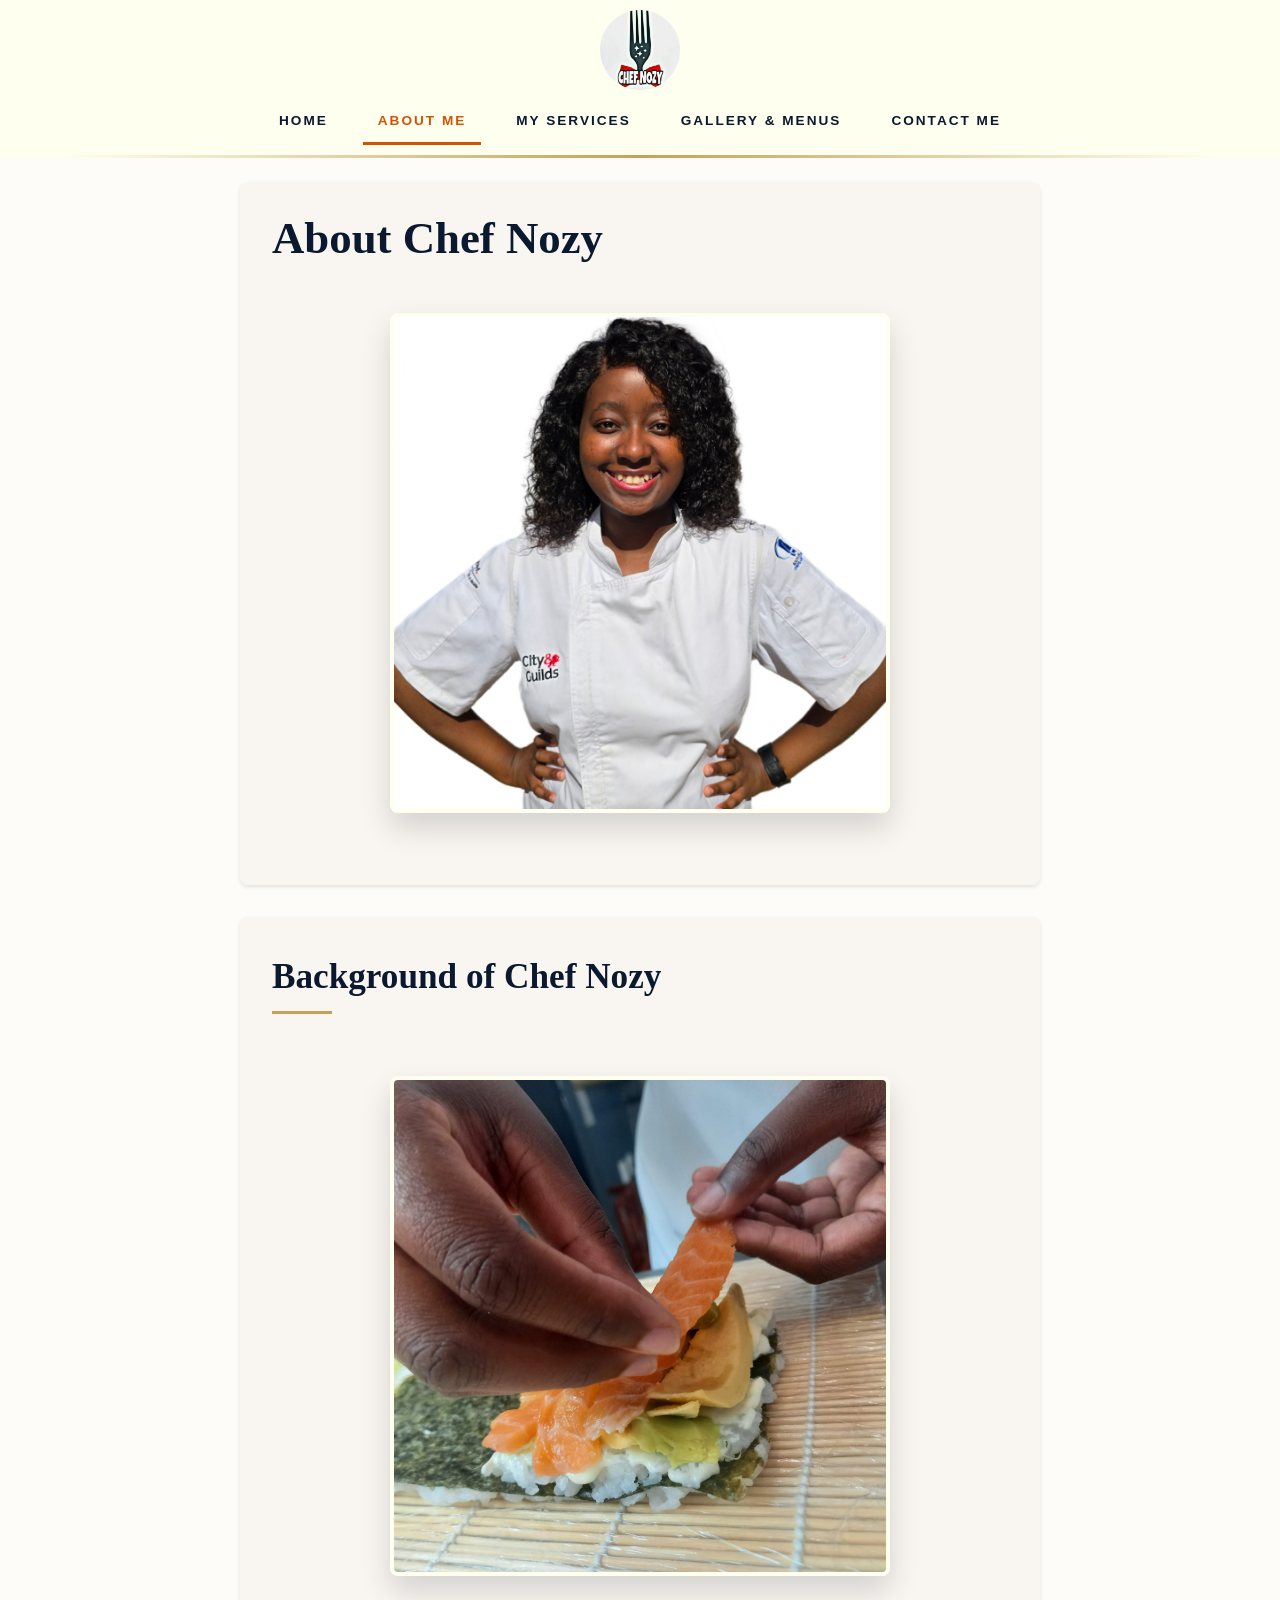
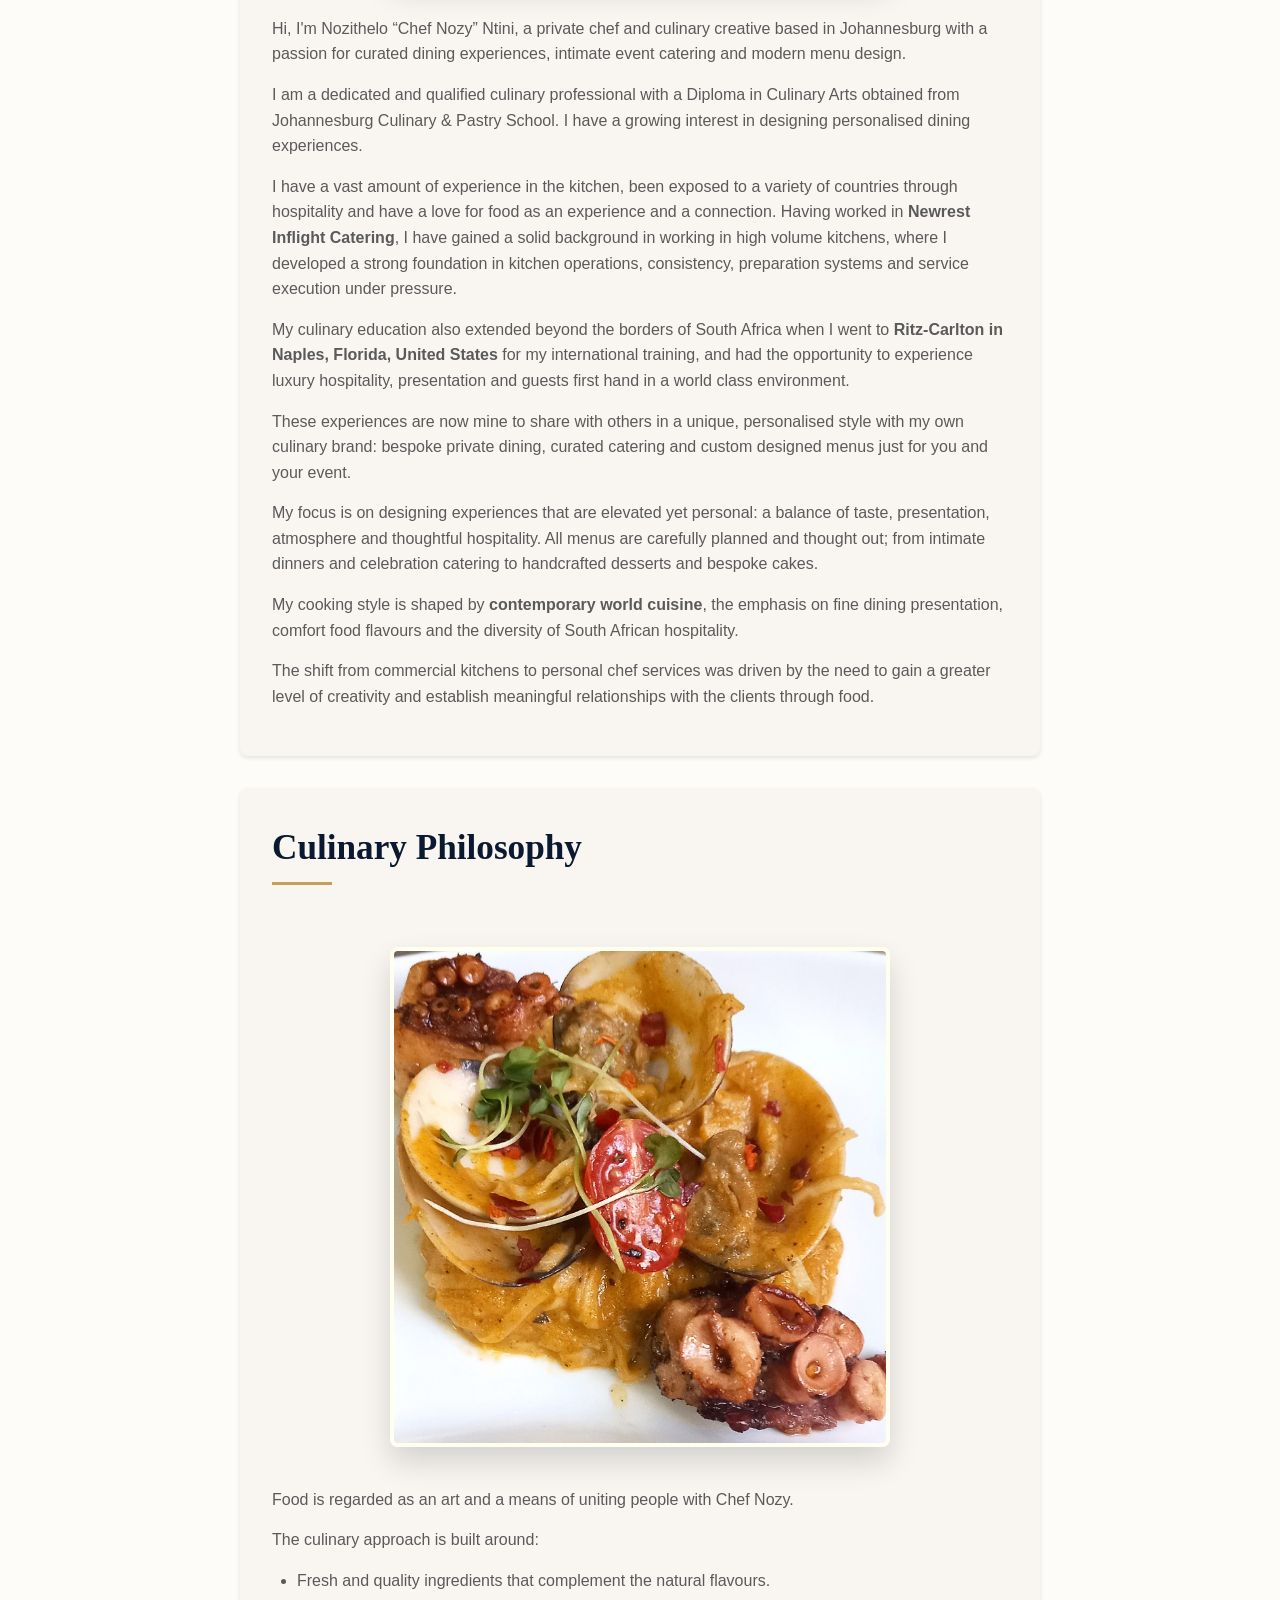
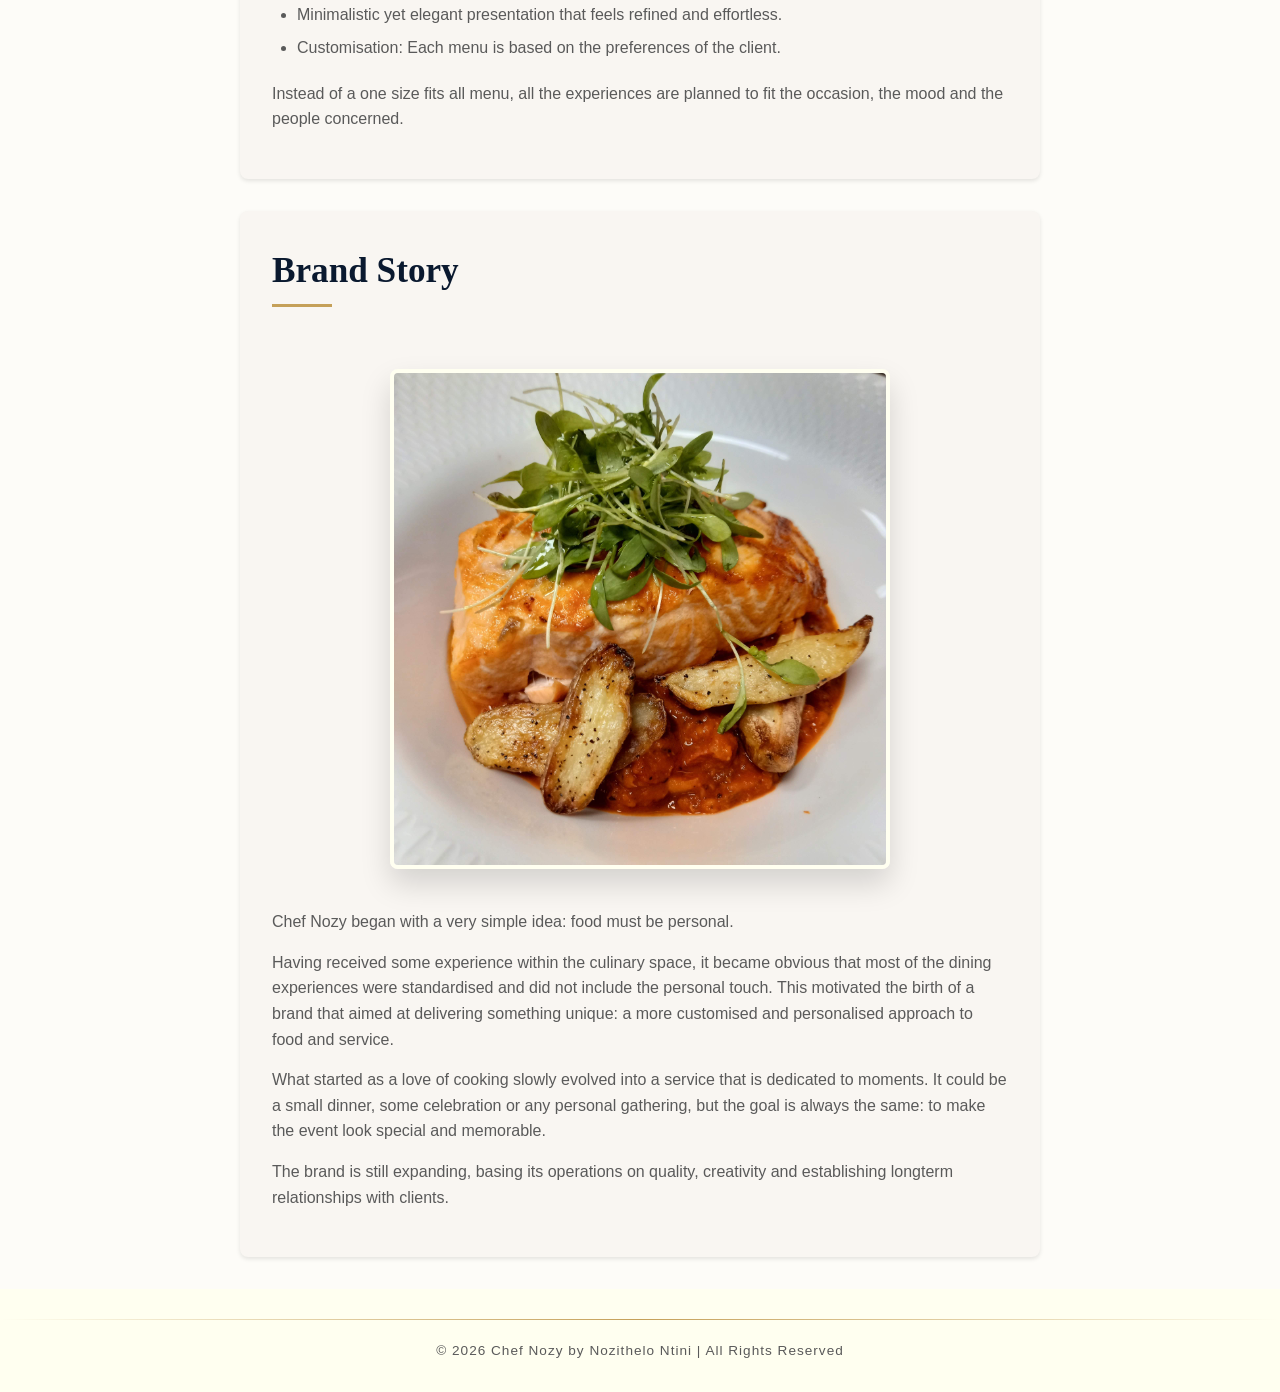
==== commit 9904102b: "renamed homepage to index" ====
--- a/html/aboutus.html
+++ b/html/aboutus.html
@@ -18,7 +18,7 @@
              ☰
             </button>
             <div class="nav-links"> <!-- Navigation links are grouped inside a div to simplify CSS alignment and responsive styling --> 
-                <a href="homepage.html">Home</a>
+                <a href="index.html">Home</a>
                 <a href="aboutus.html"  class="active">About Me </a>
                 <a href="ourservices.html">My Services </a>
                 <a href="gallerymenu.html">Gallery & Menus</a>
--- a/css/styles.css
+++ b/css/styles.css
@@ -230,7 +230,10 @@
 
 /* Sections */
 .section {
-  padding: 20px 10%;
+  max-width: 100%;
+  margin: 2rem auto;
+  padding: 0 5%;
+  box-sizing: border-box;
 }
 
 #intro {
@@ -653,6 +656,98 @@
   font-size: 1.4rem;
 }
 
+/* Form Container Styling */
+.section {
+    max-width: 800px;
+    margin: 2rem auto;
+    padding: 2rem;
+    background-color: #f9f6f2; /* Warm cream background */
+    border-radius: 8px;
+    box-shadow: 0 2px 4px rgba(0,0,0,0.1);
+}
+
+/* Form Group Styling */
+.form-group {
+    margin-bottom: 1.5rem;
+}
+
+.form-group label {
+    display: block;
+    margin-bottom: 0.5rem;
+    color: #333;
+    font-family: 'Open Sans', sans-serif;
+    font-weight: 600;
+}
+
+/* Input Field Styling */
+input[type="text"],
+input[type="email"],
+input[type="tel"],
+input[type="date"],
+input[type="number"],
+select,
+textarea {
+    width: 100%;
+    padding: 0.8rem;
+    border: 2px solid #d4c5b9; /* Light border color */
+    border-radius: 4px;
+    font-family: 'Open Sans', sans-serif;
+    font-size: 1rem;
+    transition: border-color 0.3s ease;
+}
+
+input:focus,
+select:focus,
+textarea:focus {
+    outline: none;
+    border-color: #d4af37; /* Gold accent color */
+}
+
+/* Textarea Specific Styling */
+textarea {
+    min-height: 120px;
+    resize: vertical;
+}
+
+/* Submit Button Styling */
+.submit-btn {
+    background-color: #d4af37; /* Gold accent */
+    color: #000;
+    padding: 0.8rem 2rem;
+    border: none;
+    border-radius: 4px;
+    font-family: 'Playfair Display', serif;
+    font-size: 1.1rem;
+    font-weight: 600;
+    cursor: pointer;
+    transition: background-color 0.3s ease;
+}
+
+.submit-btn:hover {
+    background-color: #b8941f; /* Darker gold on hover */
+}
+
+/* Form Section Headers */
+.contact-form h2 {
+    color: #000;
+    font-family: 'Playfair Display', serif;
+    margin-bottom: 1rem;
+    font-size: 1.8rem;
+}
+
+/* Form Section Paragraphs */
+.contact-form p {
+    color: #333;
+    font-family: 'Open Sans', sans-serif;
+    margin-bottom: 1.5rem;
+    line-height: 1.6;
+}
+
+/* Select Dropdown Styling */
+select {
+    cursor: pointer;
+}
+
 
 /* Footer*/
 .site-footer {
@@ -705,6 +800,10 @@
   h2 { font-size: 1.5rem; }
   h3 { font-size: 1.2rem; }
 
+  
+.section {
+    max-width: 1200px;
+  }
   .hero-text { font-size: 2rem; padding: 0 10px; }
 
   .nav-links {
